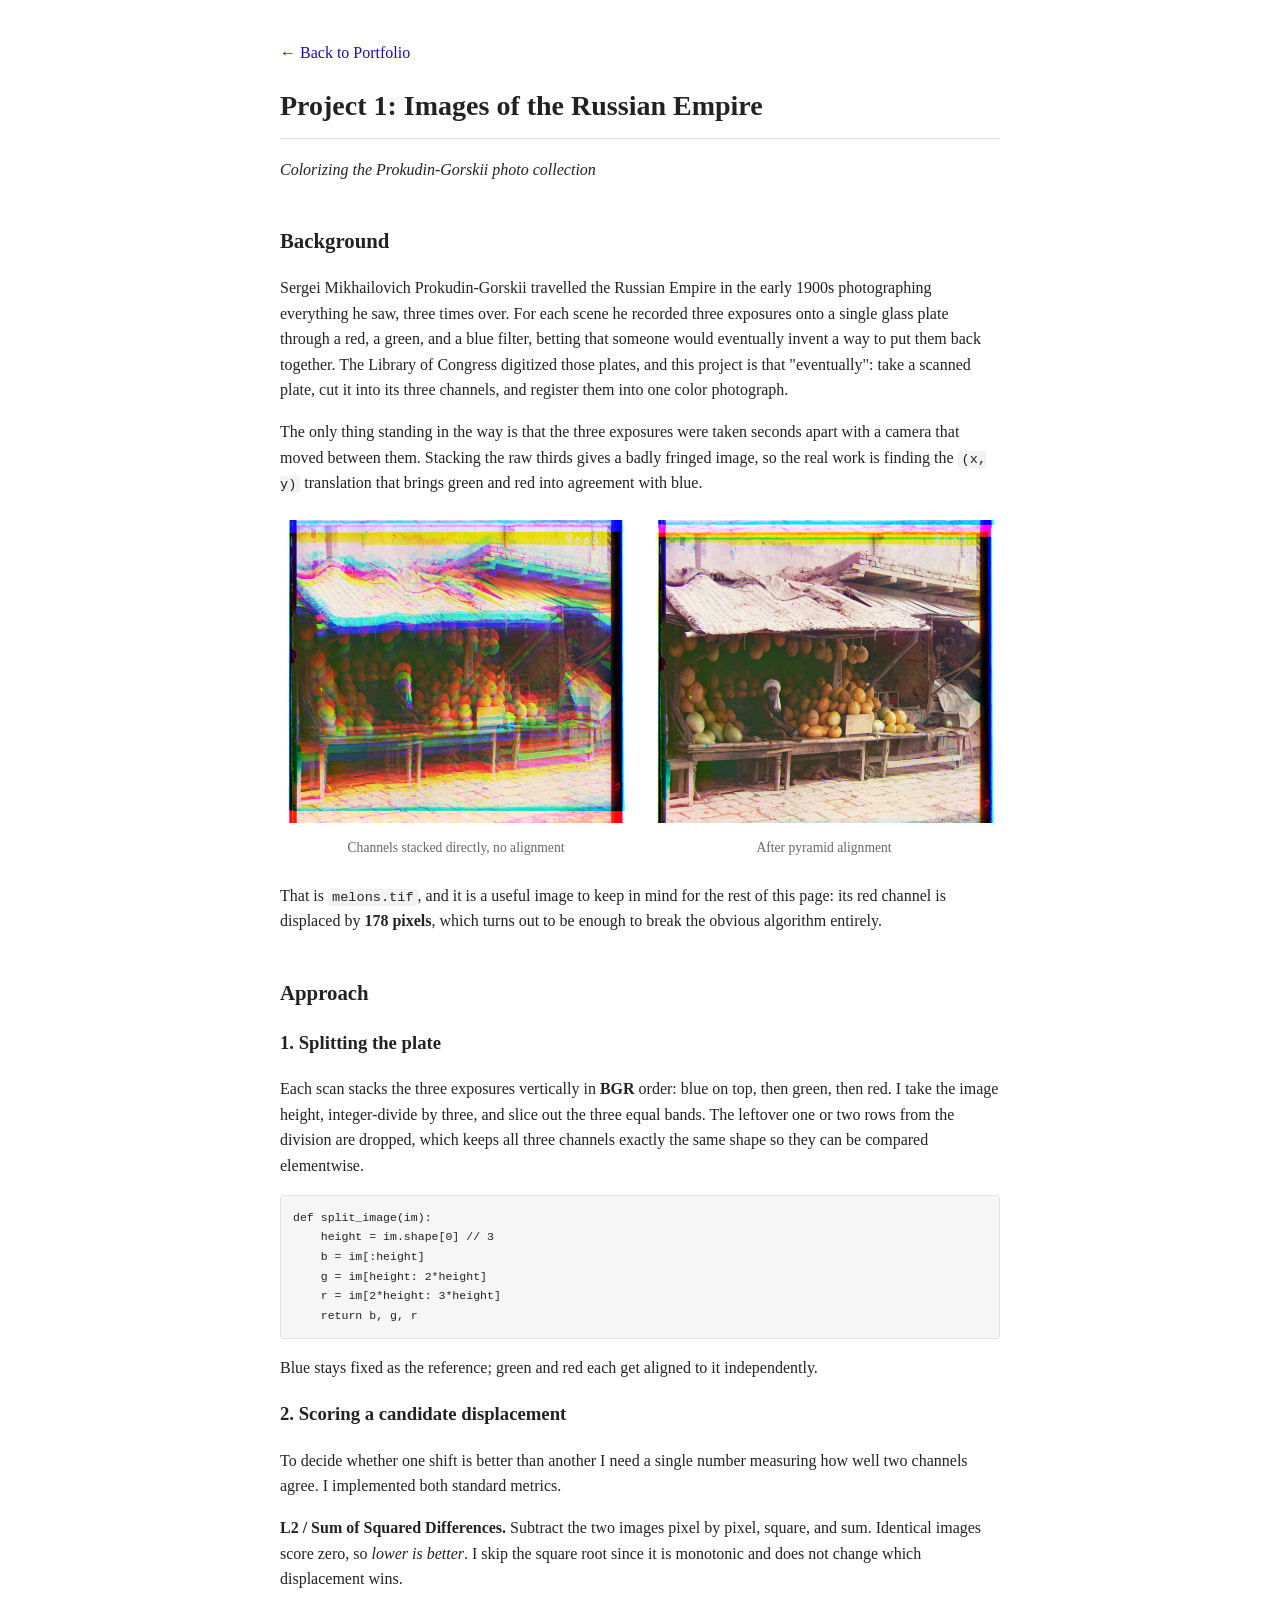
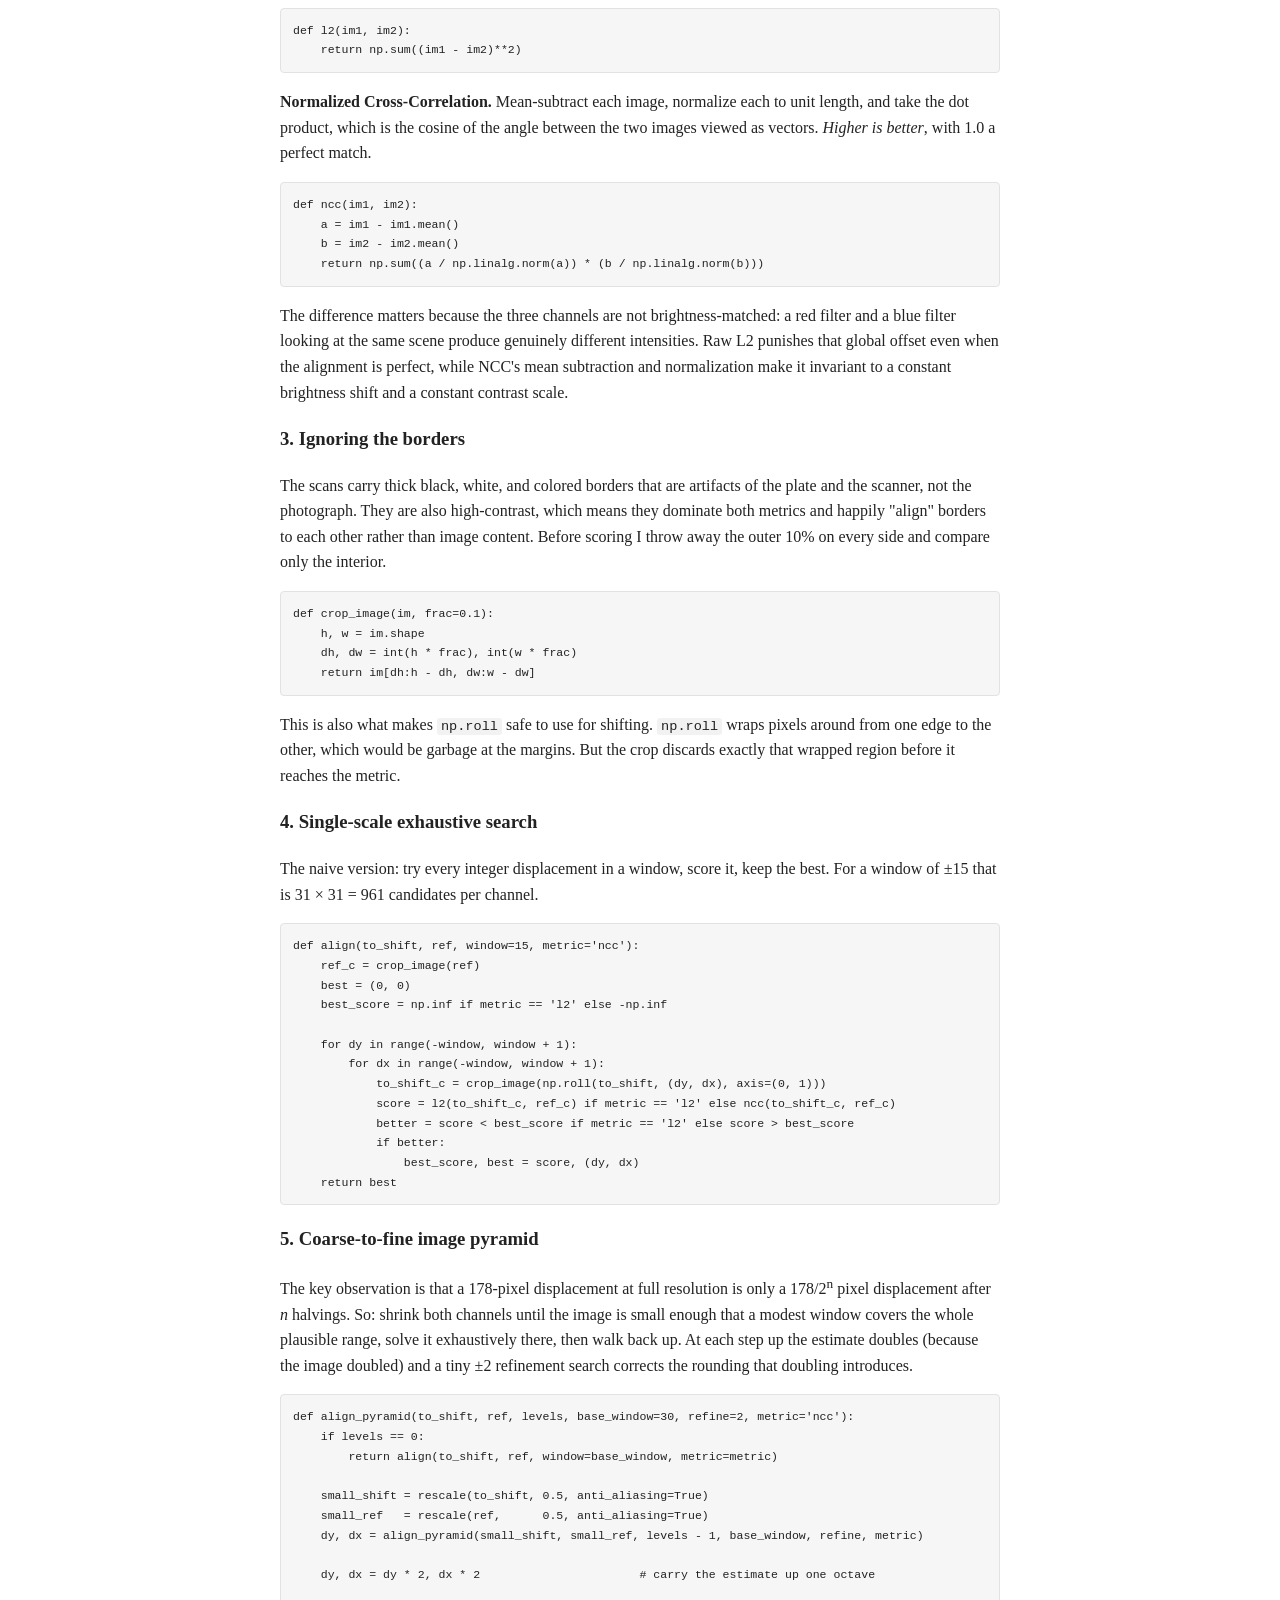
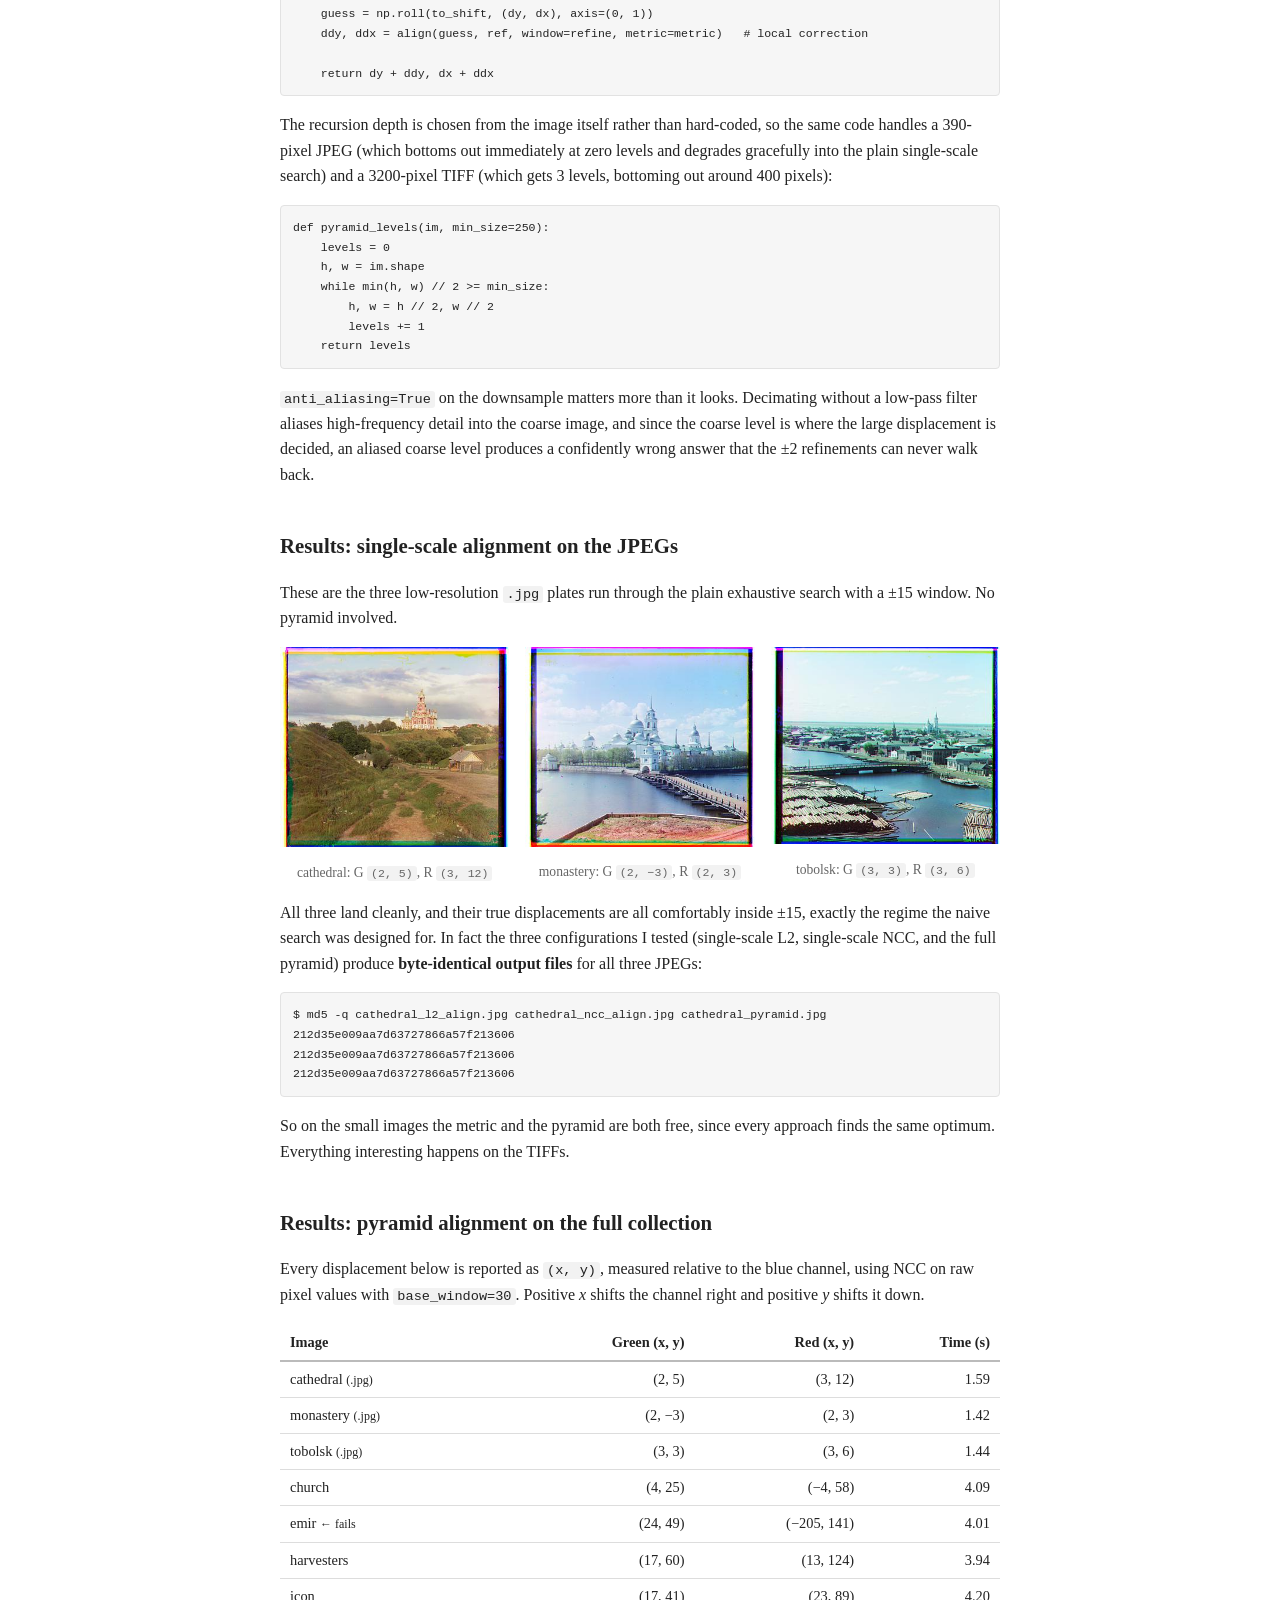
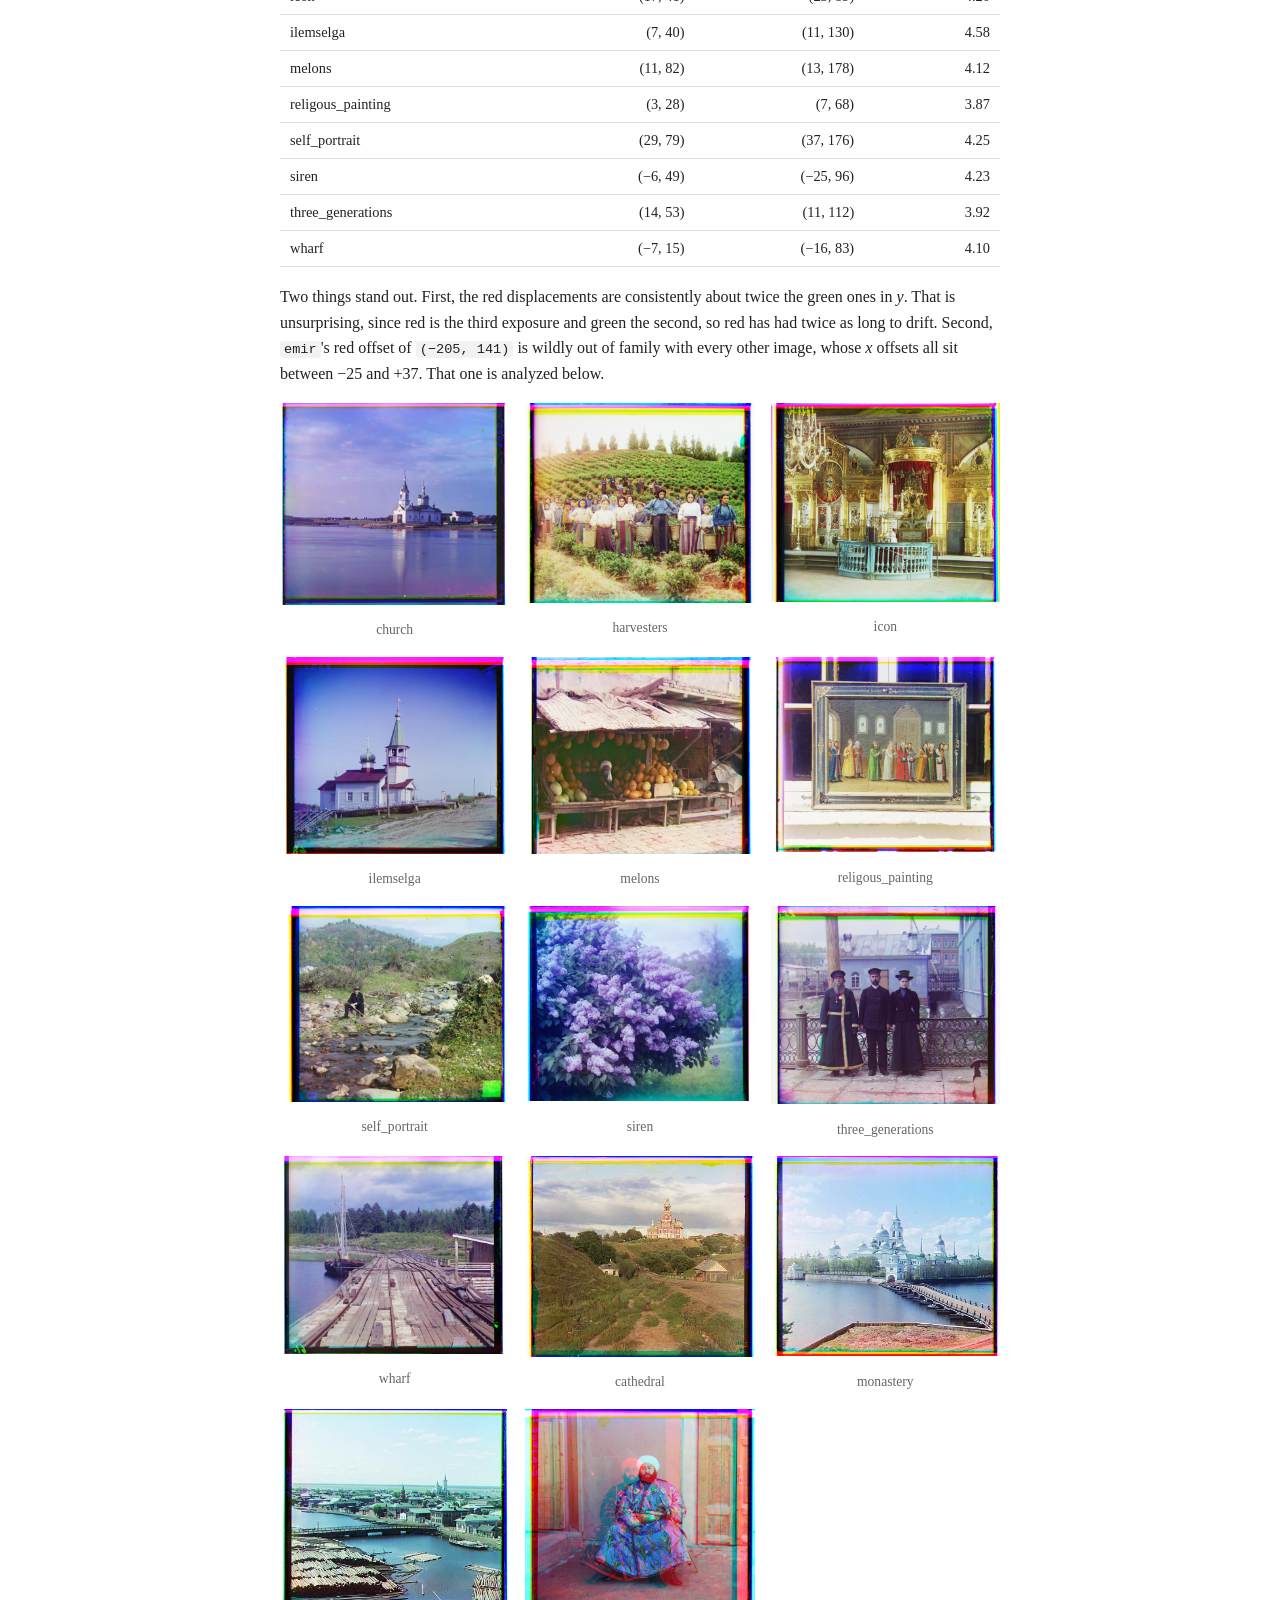
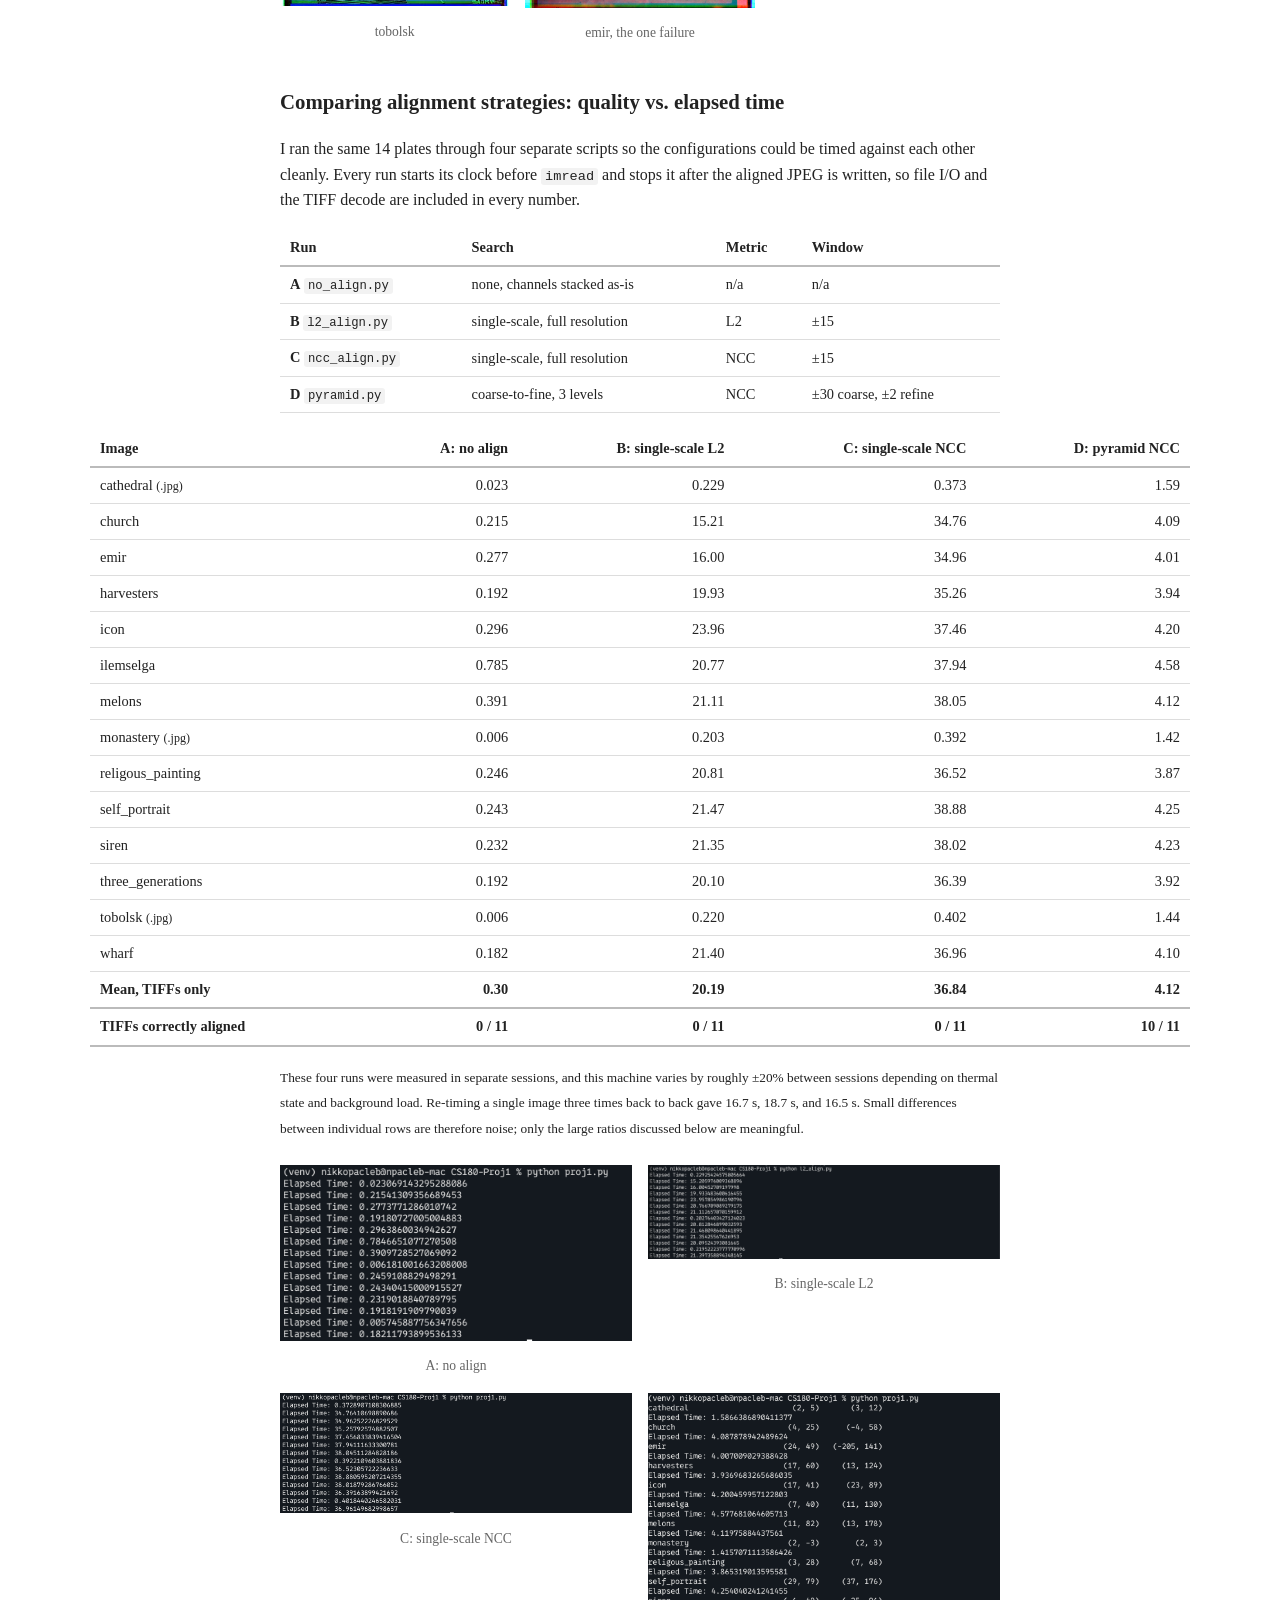
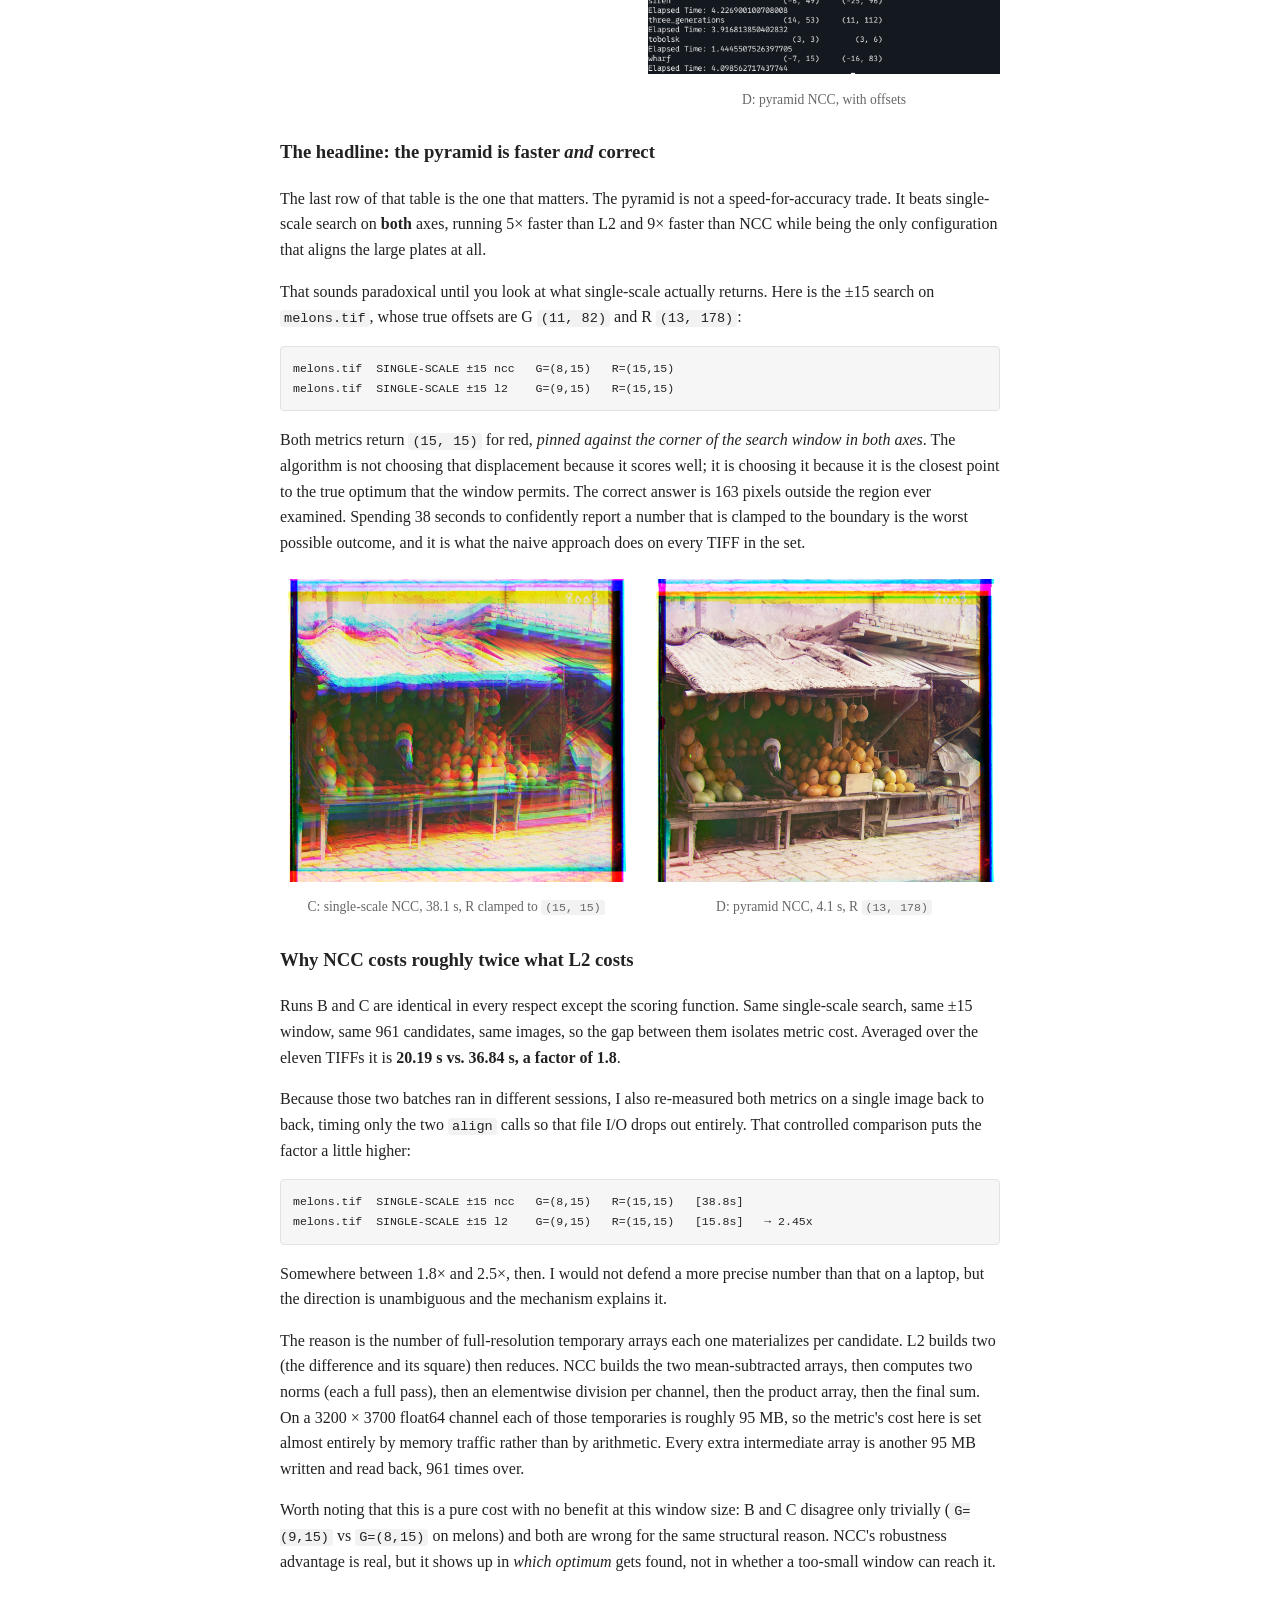
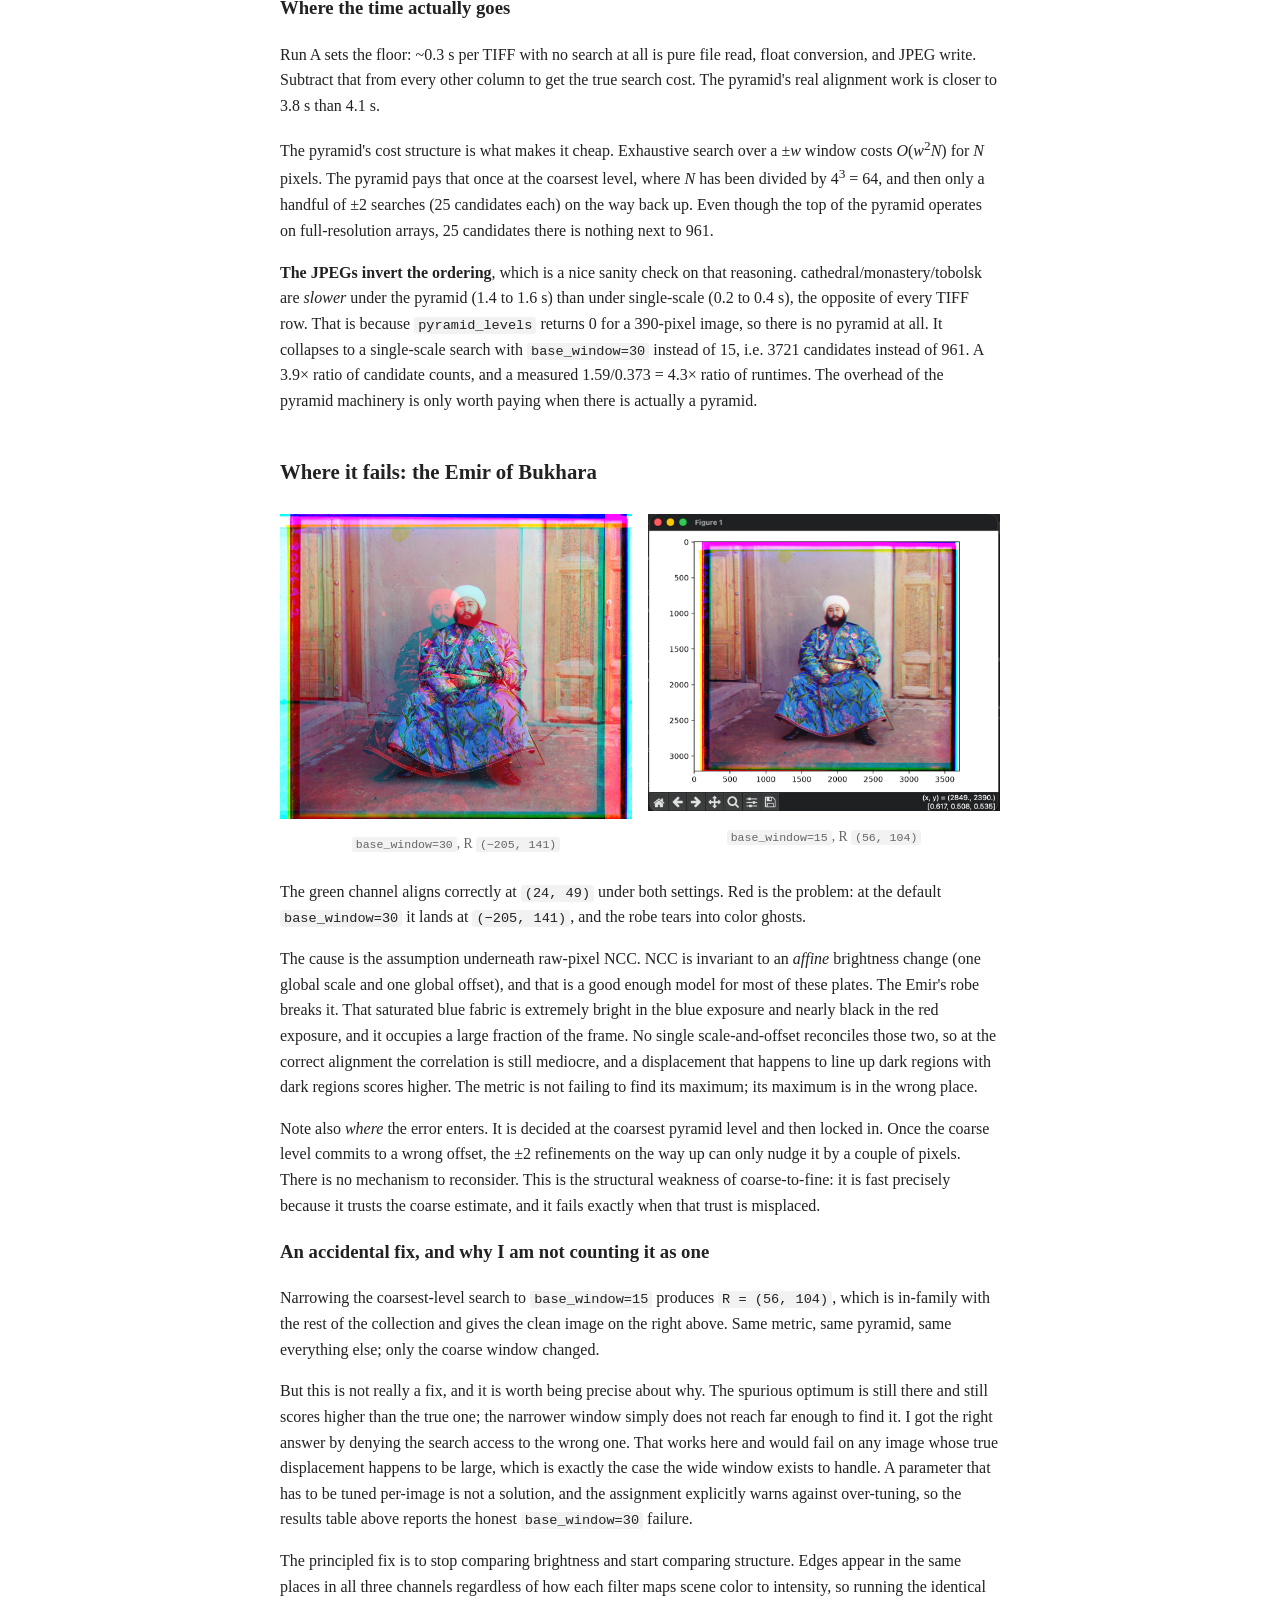
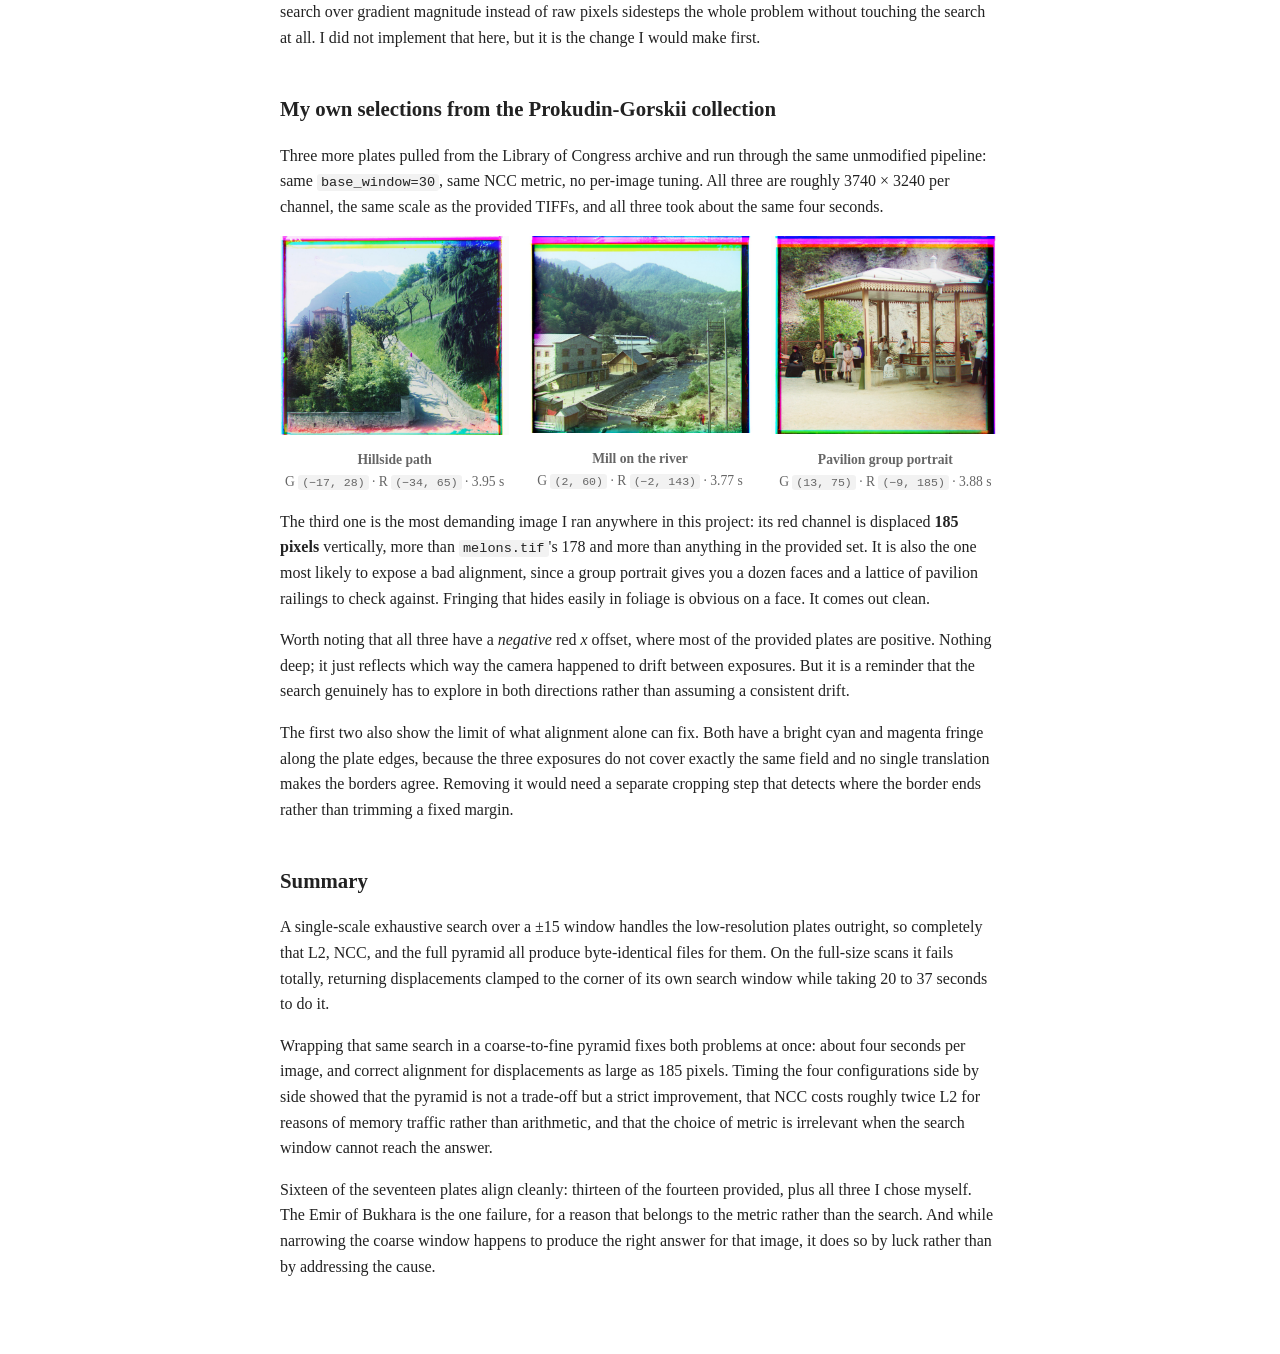
==== 1/index.html @ b0c50dc9 "Add Project 1: Prokudin-Gorskii colorization Writeup covering single-scale and pyramid alignment, a " ====
<!DOCTYPE html>
<html>
<head>
    <meta charset="utf-8">
    <meta name="viewport" content="width=device-width, initial-scale=1">
    <title>Project 1: Colorizing the Prokudin-Gorskii Photo Collection</title>
    <link rel="stylesheet" href="../styles.css">
</head>
<body>
    <p><a href="../index.html">&larr; Back to Portfolio</a></p>

    <h1>Project 1: Images of the Russian Empire</h1>
    <p><em>Colorizing the Prokudin-Gorskii photo collection</em></p>

    <h2>Background</h2>
    <p>
        Sergei Mikhailovich Prokudin-Gorskii travelled the Russian Empire in the early 1900s
        photographing everything he saw, three times over. For each scene he recorded three
        exposures onto a single glass plate through a red, a green, and a blue filter, betting that
        someone would eventually invent a way to put them back together. The Library of Congress
        digitized those plates, and this project is that "eventually": take a scanned plate, cut it
        into its three channels, and register them into one color photograph.
    </p>
    <p>
        The only thing standing in the way is that the three exposures were taken seconds apart with a
        camera that moved between them. Stacking the raw thirds gives a badly fringed image, so the
        real work is finding the <code>(x, y)</code> translation that brings green and red into
        agreement with blue.
    </p>

    <div class="photo-row">
        <figure>
            <img src="./media/melons_no_align.jpg" alt="Melons with the three channels stacked without alignment">
            <figcaption>Channels stacked directly, no alignment</figcaption>
        </figure>
        <figure>
            <img src="./media/melons_pyramid.jpg" alt="Melons after pyramid alignment">
            <figcaption>After pyramid alignment</figcaption>
        </figure>
    </div>
    <p>
        That is <code>melons.tif</code>, and it is a useful image to keep in mind for the rest of this
        page: its red channel is displaced by <strong>178 pixels</strong>, which turns out to be enough
        to break the obvious algorithm entirely.
    </p>

    <!-- ===================== APPROACH ===================== -->
    <h2>Approach</h2>

    <h3>1. Splitting the plate</h3>
    <p>
        Each scan stacks the three exposures vertically in <strong>BGR</strong> order: blue on
        top, then green, then red. I take the image height, integer-divide by three, and slice out the
        three equal bands. The leftover one or two rows from the division are dropped, which keeps all
        three channels exactly the same shape so they can be compared elementwise.
    </p>
<pre><code>def split_image(im):
    height = im.shape[0] // 3
    b = im[:height]
    g = im[height: 2*height]
    r = im[2*height: 3*height]
    return b, g, r</code></pre>
    <p>Blue stays fixed as the reference; green and red each get aligned to it independently.</p>

    <h3>2. Scoring a candidate displacement</h3>
    <p>
        To decide whether one shift is better than another I need a single number measuring how well
        two channels agree. I implemented both standard metrics.
    </p>
    <p>
        <strong>L2 / Sum of Squared Differences.</strong> Subtract the two images pixel by pixel,
        square, and sum. Identical images score zero, so <em>lower is better</em>. I skip the square
        root since it is monotonic and does not change which displacement wins.
    </p>
<pre><code>def l2(im1, im2):
    return np.sum((im1 - im2)**2)</code></pre>
    <p>
        <strong>Normalized Cross-Correlation.</strong> Mean-subtract each image, normalize each to unit
        length, and take the dot product, which is the cosine of the angle between the two images
        viewed as vectors. <em>Higher is better</em>, with 1.0 a perfect match.
    </p>
<pre><code>def ncc(im1, im2):
    a = im1 - im1.mean()
    b = im2 - im2.mean()
    return np.sum((a / np.linalg.norm(a)) * (b / np.linalg.norm(b)))</code></pre>
    <p>
        The difference matters because the three channels are not brightness-matched: a red filter and
        a blue filter looking at the same scene produce genuinely different intensities. Raw L2
        punishes that global offset even when the alignment is perfect, while NCC's mean subtraction
        and normalization make it invariant to a constant brightness shift and a constant contrast
        scale.
    </p>

    <h3>3. Ignoring the borders</h3>
    <p>
        The scans carry thick black, white, and colored borders that are artifacts of the plate and the
        scanner, not the photograph. They are also high-contrast, which means they dominate both
        metrics and happily "align" borders to each other rather than image content. Before scoring I
        throw away the outer 10% on every side and compare only the interior.
    </p>
<pre><code>def crop_image(im, frac=0.1):
    h, w = im.shape
    dh, dw = int(h * frac), int(w * frac)
    return im[dh:h - dh, dw:w - dw]</code></pre>
    <p>
        This is also what makes <code>np.roll</code> safe to use for shifting. <code>np.roll</code>
        wraps pixels around from one edge to the other, which would be garbage at the margins. But
        the crop discards exactly that wrapped region before it reaches the metric.
    </p>

    <h3>4. Single-scale exhaustive search</h3>
    <p>
        The naive version: try every integer displacement in a window, score it, keep the best. For a
        window of &plusmn;15 that is 31 &times; 31 = 961 candidates per channel.
    </p>
<pre><code>def align(to_shift, ref, window=15, metric='ncc'):
    ref_c = crop_image(ref)
    best = (0, 0)
    best_score = np.inf if metric == 'l2' else -np.inf

    for dy in range(-window, window + 1):
        for dx in range(-window, window + 1):
            to_shift_c = crop_image(np.roll(to_shift, (dy, dx), axis=(0, 1)))
            score = l2(to_shift_c, ref_c) if metric == 'l2' else ncc(to_shift_c, ref_c)
            better = score &lt; best_score if metric == 'l2' else score &gt; best_score
            if better:
                best_score, best = score, (dy, dx)
    return best</code></pre>

    <h3>5. Coarse-to-fine image pyramid</h3>
    <p>
        The key observation is that a 178-pixel displacement at full resolution is only a
        178/2<sup>n</sup> pixel displacement after <em>n</em> halvings. So: shrink both channels until
        the image is small enough that a modest window covers the whole plausible range, solve it
        exhaustively there, then walk back up. At each step up the estimate doubles (because the image
        doubled) and a tiny &plusmn;2 refinement search corrects the rounding that doubling introduces.
    </p>
<pre><code>def align_pyramid(to_shift, ref, levels, base_window=30, refine=2, metric='ncc'):
    if levels == 0:
        return align(to_shift, ref, window=base_window, metric=metric)

    small_shift = rescale(to_shift, 0.5, anti_aliasing=True)
    small_ref   = rescale(ref,      0.5, anti_aliasing=True)
    dy, dx = align_pyramid(small_shift, small_ref, levels - 1, base_window, refine, metric)

    dy, dx = dy * 2, dx * 2                       # carry the estimate up one octave

    guess = np.roll(to_shift, (dy, dx), axis=(0, 1))
    ddy, ddx = align(guess, ref, window=refine, metric=metric)   # local correction

    return dy + ddy, dx + ddx</code></pre>
    <p>
        The recursion depth is chosen from the image itself rather than hard-coded, so the same code
        handles a 390-pixel JPEG (which bottoms out immediately at zero levels and degrades gracefully
        into the plain single-scale search) and a 3200-pixel TIFF (which gets 3 levels, bottoming out
        around 400 pixels):
    </p>
<pre><code>def pyramid_levels(im, min_size=250):
    levels = 0
    h, w = im.shape
    while min(h, w) // 2 >= min_size:
        h, w = h // 2, w // 2
        levels += 1
    return levels</code></pre>
    <p>
        <code>anti_aliasing=True</code> on the downsample matters more than it looks. Decimating
        without a low-pass filter aliases high-frequency detail into the coarse image, and since the
        coarse level is where the large displacement is decided, an aliased coarse level produces a
        confidently wrong answer that the &plusmn;2 refinements can never walk back.
    </p>

    <!-- ===================== SINGLE SCALE RESULTS ===================== -->
    <h2>Results: single-scale alignment on the JPEGs</h2>
    <p>
        These are the three low-resolution <code>.jpg</code> plates run through the plain exhaustive
        search with a &plusmn;15 window. No pyramid involved.
    </p>

    <div class="gallery">
        <figure>
            <img src="./media/cathedral_ncc_align.jpg" alt="Cathedral, single-scale alignment">
            <figcaption>cathedral: G <code>(2, 5)</code>, R <code>(3, 12)</code></figcaption>
        </figure>
        <figure>
            <img src="./media/monastery_ncc_align.jpg" alt="Monastery, single-scale alignment">
            <figcaption>monastery: G <code>(2, &minus;3)</code>, R <code>(2, 3)</code></figcaption>
        </figure>
        <figure>
            <img src="./media/tobolsk_ncc_align.jpg" alt="Tobolsk, single-scale alignment">
            <figcaption>tobolsk: G <code>(3, 3)</code>, R <code>(3, 6)</code></figcaption>
        </figure>
    </div>

    <p>
        All three land cleanly, and their true displacements are all comfortably inside &plusmn;15,
        exactly the regime the naive search was designed for. In fact the three configurations I tested
        (single-scale L2, single-scale NCC, and the full pyramid) produce <strong>byte-identical output
        files</strong> for all three JPEGs:
    </p>
<pre><code>$ md5 -q cathedral_l2_align.jpg cathedral_ncc_align.jpg cathedral_pyramid.jpg
212d35e009aa7d63727866a57f213606
212d35e009aa7d63727866a57f213606
212d35e009aa7d63727866a57f213606</code></pre>
    <p>
        So on the small images the metric and the pyramid are both free, since every approach finds the
        same optimum. Everything interesting happens on the TIFFs.
    </p>

    <!-- ===================== PYRAMID RESULTS ===================== -->
    <h2>Results: pyramid alignment on the full collection</h2>
    <p>
        Every displacement below is reported as <code>(x, y)</code>, measured relative to the blue
        channel, using NCC on raw pixel values with <code>base_window=30</code>. Positive <em>x</em>
        shifts the channel right and positive <em>y</em> shifts it down.
    </p>

    <table>
        <thead>
            <tr>
                <th>Image</th>
                <th class="num">Green (x, y)</th>
                <th class="num">Red (x, y)</th>
                <th class="num">Time (s)</th>
            </tr>
        </thead>
        <tbody>
            <tr><td>cathedral <small>(.jpg)</small></td><td class="num">(2, 5)</td><td class="num">(3, 12)</td><td class="num">1.59</td></tr>
            <tr><td>monastery <small>(.jpg)</small></td><td class="num">(2, &minus;3)</td><td class="num">(2, 3)</td><td class="num">1.42</td></tr>
            <tr><td>tobolsk <small>(.jpg)</small></td><td class="num">(3, 3)</td><td class="num">(3, 6)</td><td class="num">1.44</td></tr>
            <tr><td>church</td><td class="num">(4, 25)</td><td class="num">(&minus;4, 58)</td><td class="num">4.09</td></tr>
            <tr><td>emir <small>&larr; fails</small></td><td class="num">(24, 49)</td><td class="num">(&minus;205, 141)</td><td class="num">4.01</td></tr>
            <tr><td>harvesters</td><td class="num">(17, 60)</td><td class="num">(13, 124)</td><td class="num">3.94</td></tr>
            <tr><td>icon</td><td class="num">(17, 41)</td><td class="num">(23, 89)</td><td class="num">4.20</td></tr>
            <tr><td>ilemselga</td><td class="num">(7, 40)</td><td class="num">(11, 130)</td><td class="num">4.58</td></tr>
            <tr><td>melons</td><td class="num">(11, 82)</td><td class="num">(13, 178)</td><td class="num">4.12</td></tr>
            <tr><td>religous_painting</td><td class="num">(3, 28)</td><td class="num">(7, 68)</td><td class="num">3.87</td></tr>
            <tr><td>self_portrait</td><td class="num">(29, 79)</td><td class="num">(37, 176)</td><td class="num">4.25</td></tr>
            <tr><td>siren</td><td class="num">(&minus;6, 49)</td><td class="num">(&minus;25, 96)</td><td class="num">4.23</td></tr>
            <tr><td>three_generations</td><td class="num">(14, 53)</td><td class="num">(11, 112)</td><td class="num">3.92</td></tr>
            <tr><td>wharf</td><td class="num">(&minus;7, 15)</td><td class="num">(&minus;16, 83)</td><td class="num">4.10</td></tr>
        </tbody>
    </table>

    <p>
        Two things stand out. First, the red displacements are consistently about twice the green ones
        in <em>y</em>. That is unsurprising, since red is the third exposure and green the second, so red
        has had twice as long to drift. Second, <code>emir</code>'s red offset of
        <code>(&minus;205, 141)</code> is wildly out of family with every other image, whose
        <em>x</em> offsets all sit between &minus;25 and +37. That one is analyzed below.
    </p>

    <div class="gallery">
        <figure><img src="./media/church_pyramid.jpg" alt="church, aligned"><figcaption>church</figcaption></figure>
        <figure><img src="./media/harvesters_pyramid.jpg" alt="harvesters, aligned"><figcaption>harvesters</figcaption></figure>
        <figure><img src="./media/icon_pyramid.jpg" alt="icon, aligned"><figcaption>icon</figcaption></figure>
        <figure><img src="./media/ilemselga_pyramid.jpg" alt="ilemselga, aligned"><figcaption>ilemselga</figcaption></figure>
        <figure><img src="./media/melons_pyramid.jpg" alt="melons, aligned"><figcaption>melons</figcaption></figure>
        <figure><img src="./media/religous_painting_pyramid.jpg" alt="religous painting, aligned"><figcaption>religous_painting</figcaption></figure>
        <figure><img src="./media/self_portrait_pyramid.jpg" alt="self portrait, aligned"><figcaption>self_portrait</figcaption></figure>
        <figure><img src="./media/siren_pyramid.jpg" alt="siren, aligned"><figcaption>siren</figcaption></figure>
        <figure><img src="./media/three_generations_pyramid.jpg" alt="three generations, aligned"><figcaption>three_generations</figcaption></figure>
        <figure><img src="./media/wharf_pyramid.jpg" alt="wharf, aligned"><figcaption>wharf</figcaption></figure>
        <figure><img src="./media/cathedral_pyramid.jpg" alt="cathedral, aligned"><figcaption>cathedral</figcaption></figure>
        <figure><img src="./media/monastery_pyramid.jpg" alt="monastery, aligned"><figcaption>monastery</figcaption></figure>
        <figure><img src="./media/tobolsk_pyramid.jpg" alt="tobolsk, aligned"><figcaption>tobolsk</figcaption></figure>
        <figure><img src="./media/emir_pyramid.jpg" alt="emir, misaligned"><figcaption>emir, the one failure</figcaption></figure>
    </div>

    <!-- ===================== THE COMPARISON SECTION ===================== -->
    <h2>Comparing alignment strategies: quality vs. elapsed time</h2>
    <p>
        I ran the same 14 plates through four separate scripts so the configurations could be timed
        against each other cleanly. Every run starts its clock before <code>imread</code> and stops it
        after the aligned JPEG is written, so file I/O and the TIFF decode are included in every number.
    </p>

    <table>
        <thead>
            <tr>
                <th>Run</th>
                <th>Search</th>
                <th>Metric</th>
                <th>Window</th>
            </tr>
        </thead>
        <tbody>
            <tr><td><strong>A</strong> <code>no_align.py</code></td><td>none, channels stacked as-is</td><td>n/a</td><td>n/a</td></tr>
            <tr><td><strong>B</strong> <code>l2_align.py</code></td><td>single-scale, full resolution</td><td>L2</td><td>&plusmn;15</td></tr>
            <tr><td><strong>C</strong> <code>ncc_align.py</code></td><td>single-scale, full resolution</td><td>NCC</td><td>&plusmn;15</td></tr>
            <tr><td><strong>D</strong> <code>pyramid.py</code></td><td>coarse-to-fine, 3 levels</td><td>NCC</td><td>&plusmn;30 coarse, &plusmn;2 refine</td></tr>
        </tbody>
    </table>

    <table class="wide">
        <thead>
            <tr>
                <th>Image</th>
                <th class="num">A: no align</th>
                <th class="num">B: single-scale L2</th>
                <th class="num">C: single-scale NCC</th>
                <th class="num">D: pyramid NCC</th>
            </tr>
        </thead>
        <tbody>
            <tr><td>cathedral <small>(.jpg)</small></td><td class="num">0.023</td><td class="num">0.229</td><td class="num">0.373</td><td class="num">1.59</td></tr>
            <tr><td>church</td><td class="num">0.215</td><td class="num">15.21</td><td class="num">34.76</td><td class="num">4.09</td></tr>
            <tr><td>emir</td><td class="num">0.277</td><td class="num">16.00</td><td class="num">34.96</td><td class="num">4.01</td></tr>
            <tr><td>harvesters</td><td class="num">0.192</td><td class="num">19.93</td><td class="num">35.26</td><td class="num">3.94</td></tr>
            <tr><td>icon</td><td class="num">0.296</td><td class="num">23.96</td><td class="num">37.46</td><td class="num">4.20</td></tr>
            <tr><td>ilemselga</td><td class="num">0.785</td><td class="num">20.77</td><td class="num">37.94</td><td class="num">4.58</td></tr>
            <tr><td>melons</td><td class="num">0.391</td><td class="num">21.11</td><td class="num">38.05</td><td class="num">4.12</td></tr>
            <tr><td>monastery <small>(.jpg)</small></td><td class="num">0.006</td><td class="num">0.203</td><td class="num">0.392</td><td class="num">1.42</td></tr>
            <tr><td>religous_painting</td><td class="num">0.246</td><td class="num">20.81</td><td class="num">36.52</td><td class="num">3.87</td></tr>
            <tr><td>self_portrait</td><td class="num">0.243</td><td class="num">21.47</td><td class="num">38.88</td><td class="num">4.25</td></tr>
            <tr><td>siren</td><td class="num">0.232</td><td class="num">21.35</td><td class="num">38.02</td><td class="num">4.23</td></tr>
            <tr><td>three_generations</td><td class="num">0.192</td><td class="num">20.10</td><td class="num">36.39</td><td class="num">3.92</td></tr>
            <tr><td>tobolsk <small>(.jpg)</small></td><td class="num">0.006</td><td class="num">0.220</td><td class="num">0.402</td><td class="num">1.44</td></tr>
            <tr><td>wharf</td><td class="num">0.182</td><td class="num">21.40</td><td class="num">36.96</td><td class="num">4.10</td></tr>
        </tbody>
        <tfoot>
            <tr>
                <th>Mean, TIFFs only</th>
                <th class="num">0.30</th>
                <th class="num">20.19</th>
                <th class="num">36.84</th>
                <th class="num">4.12</th>
            </tr>
            <tr>
                <th>TIFFs correctly aligned</th>
                <th class="num">0 / 11</th>
                <th class="num">0 / 11</th>
                <th class="num">0 / 11</th>
                <th class="num">10 / 11</th>
            </tr>
        </tfoot>
    </table>
    <p>
        <small>
            These four runs were measured in separate sessions, and this machine varies by roughly
            &plusmn;20% between sessions depending on thermal state and background load.
            Re-timing a single image three times back to back gave 16.7 s, 18.7 s, and 16.5 s. Small
            differences between individual rows are therefore noise; only the large ratios discussed
            below are meaningful.
        </small>
    </p>

    <div class="photo-row">
        <figure>
            <img src="./media/time_no_align.png" alt="Terminal output, no alignment">
            <figcaption>A: no align</figcaption>
        </figure>
        <figure>
            <img src="./media/time_l2_single.png" alt="Terminal output, single-scale L2">
            <figcaption>B: single-scale L2</figcaption>
        </figure>
    </div>
    <div class="photo-row">
        <figure>
            <img src="./media/time_ncc_single.png" alt="Terminal output, single-scale NCC">
            <figcaption>C: single-scale NCC</figcaption>
        </figure>
        <figure>
            <img src="./media/time_pyramid.png" alt="Terminal output, pyramid">
            <figcaption>D: pyramid NCC, with offsets</figcaption>
        </figure>
    </div>

    <h3>The headline: the pyramid is faster <em>and</em> correct</h3>
    <p>
        The last row of that table is the one that matters. The pyramid is not a speed-for-accuracy
        trade. It beats single-scale search on <strong>both</strong> axes, running 5&times;
        faster than L2 and 9&times; faster than NCC while being the only configuration that aligns the
        large plates at all.
    </p>
    <p>
        That sounds paradoxical until you look at what single-scale actually returns. Here is the
        &plusmn;15 search on <code>melons.tif</code>, whose true offsets are G <code>(11, 82)</code>
        and R <code>(13, 178)</code>:
    </p>
<pre><code>melons.tif  SINGLE-SCALE ±15 ncc   G=(8,15)   R=(15,15)
melons.tif  SINGLE-SCALE ±15 l2    G=(9,15)   R=(15,15)</code></pre>
    <p>
        Both metrics return <code>(15, 15)</code> for red, <em>pinned against the corner of the
        search window in both axes</em>. The algorithm is not choosing that displacement because it
        scores well; it is choosing it because it is the closest point to the true optimum that the
        window permits. The correct answer is 163 pixels outside the region ever examined. Spending
        38 seconds to confidently report a number that is clamped to the boundary is the worst possible
        outcome, and it is what the naive approach does on every TIFF in the set.
    </p>

    <div class="photo-row">
        <figure>
            <img src="./media/melons_ncc_align.jpg" alt="Melons after single-scale NCC alignment">
            <figcaption>C: single-scale NCC, 38.1 s, R clamped to <code>(15, 15)</code></figcaption>
        </figure>
        <figure>
            <img src="./media/melons_pyramid.jpg" alt="Melons after pyramid alignment">
            <figcaption>D: pyramid NCC, 4.1 s, R <code>(13, 178)</code></figcaption>
        </figure>
    </div>

    <h3>Why NCC costs roughly twice what L2 costs</h3>
    <p>
        Runs B and C are identical in every respect except the scoring function. Same single-scale
        search, same &plusmn;15 window, same 961 candidates, same images, so the gap between them
        isolates metric cost. Averaged over the eleven TIFFs it is
        <strong>20.19 s vs. 36.84 s, a factor of 1.8</strong>.
    </p>
    <p>
        Because those two batches ran in different sessions, I also re-measured both metrics on a single
        image back to back, timing only the two <code>align</code> calls so that file I/O drops out
        entirely. That controlled comparison puts the factor a little higher:
    </p>
<pre><code>melons.tif  SINGLE-SCALE ±15 ncc   G=(8,15)   R=(15,15)   [38.8s]
melons.tif  SINGLE-SCALE ±15 l2    G=(9,15)   R=(15,15)   [15.8s]   → 2.45x</code></pre>
    <p>
        Somewhere between 1.8&times; and 2.5&times;, then. I would not defend a more precise number than
        that on a laptop, but the direction is unambiguous and the mechanism explains it.
    </p>
    <p>
        The reason is the number of full-resolution temporary arrays each one materializes per
        candidate. L2 builds two (the difference and its square) then reduces. NCC builds
        the two mean-subtracted arrays, then computes two norms (each a full pass), then an elementwise
        division per channel, then the product array, then the final sum. On a 3200 &times; 3700 float64
        channel each of those temporaries is roughly 95 MB, so the metric's cost here is set almost
        entirely by memory traffic rather than by arithmetic. Every extra intermediate array is another
        95 MB written and read back, 961 times over.
    </p>
    <p>
        Worth noting that this is a pure cost with no benefit at this window size: B and C disagree only
        trivially (<code>G=(9,15)</code> vs <code>G=(8,15)</code> on melons) and both are wrong for the
        same structural reason. NCC's robustness advantage is real, but it shows up in <em>which
        optimum</em> gets found, not in whether a too-small window can reach it.
    </p>

    <h3>Where the time actually goes</h3>
    <p>
        Run A sets the floor: ~0.3 s per TIFF with no search at all is pure file read, float conversion,
        and JPEG write. Subtract that from every other column to get the true search cost. The
        pyramid's real alignment work is closer to 3.8 s than 4.1 s.
    </p>
    <p>
        The pyramid's cost structure is what makes it cheap. Exhaustive search over a
        &plusmn;<em>w</em> window costs <em>O</em>(<em>w</em><sup>2</sup><em>N</em>) for <em>N</em>
        pixels. The pyramid pays that once at the coarsest level, where <em>N</em> has been divided by
        4<sup>3</sup> = 64, and then only a handful of &plusmn;2 searches (25 candidates each) on the
        way back up. Even though the top of the pyramid operates on full-resolution arrays, 25
        candidates there is nothing next to 961.
    </p>
    <p>
        <strong>The JPEGs invert the ordering</strong>, which is a nice sanity check on that reasoning.
        cathedral/monastery/tobolsk are <em>slower</em> under the pyramid (1.4 to 1.6 s) than under
        single-scale (0.2 to 0.4 s), the opposite of every TIFF row. That is because
        <code>pyramid_levels</code> returns 0 for a 390-pixel image, so there is no pyramid at all.
        It collapses to a single-scale search with <code>base_window=30</code> instead of 15,
        i.e. 3721 candidates instead of 961. A 3.9&times; ratio of candidate counts, and a measured
        1.59/0.373 = 4.3&times; ratio of runtimes. The overhead of the pyramid machinery is only worth
        paying when there is actually a pyramid.
    </p>

    <!-- ===================== FAILURE ===================== -->
    <h2>Where it fails: the Emir of Bukhara</h2>

    <div class="photo-row">
        <figure>
            <img src="./media/emir_pyramid.jpg" alt="Emir of Bukhara with a misaligned red channel">
            <figcaption><code>base_window=30</code>, R <code>(&minus;205, 141)</code></figcaption>
        </figure>
        <figure>
            <img src="./media/emir_base_window_15.png" alt="Emir of Bukhara correctly aligned">
            <figcaption><code>base_window=15</code>, R <code>(56, 104)</code></figcaption>
        </figure>
    </div>

    <p>
        The green channel aligns correctly at <code>(24, 49)</code> under both settings. Red is the
        problem: at the default <code>base_window=30</code> it lands at <code>(&minus;205, 141)</code>,
        and the robe tears into color ghosts.
    </p>
    <p>
        The cause is the assumption underneath raw-pixel NCC. NCC is invariant to an <em>affine</em>
        brightness change (one global scale and one global offset), and that is a good
        enough model for most of these plates. The Emir's robe breaks it. That saturated blue fabric is
        extremely bright in the blue exposure and nearly black in the red exposure, and it occupies a
        large fraction of the frame. No single scale-and-offset reconciles those two, so at the correct
        alignment the correlation is still mediocre, and a displacement that happens to line up dark
        regions with dark regions scores higher. The metric is not failing to find its maximum; its
        maximum is in the wrong place.
    </p>
    <p>
        Note also <em>where</em> the error enters. It is decided at the coarsest pyramid level and then
        locked in. Once the coarse level commits to a wrong offset, the &plusmn;2 refinements on
        the way up can only nudge it by a couple of pixels. There is no mechanism to reconsider. This is
        the structural weakness of coarse-to-fine: it is fast precisely because it trusts the coarse
        estimate, and it fails exactly when that trust is misplaced.
    </p>

    <h3>An accidental fix, and why I am not counting it as one</h3>
    <p>
        Narrowing the coarsest-level search to <code>base_window=15</code> produces
        <code>R = (56, 104)</code>, which is in-family with the rest of the collection and gives the
        clean image on the right above. Same metric, same pyramid, same everything else; only the
        coarse window changed.
    </p>
    <p>
        But this is not really a fix, and it is worth being precise about why. The spurious optimum is
        still there and still scores higher than the true one; the narrower window simply does not
        reach far enough to find it. I got the right answer by denying the search access to the wrong
        one. That works here and would fail on any image whose true displacement happens to be large,
        which is exactly the case the wide window exists to handle. A parameter that has to be tuned
        per-image is not a solution, and the assignment explicitly warns against over-tuning, so the
        results table above reports the honest <code>base_window=30</code> failure.
    </p>
    <p>
        The principled fix is to stop comparing brightness and start comparing structure. Edges appear
        in the same places in all three channels regardless of how each filter maps scene color to
        intensity, so running the identical search over gradient magnitude instead of raw pixels
        sidesteps the whole problem without touching the search at all. I did not implement that here, but
        it is the change I would make first.
    </p>

    <!-- ===================== OWN IMAGES ===================== -->
    <h2>My own selections from the Prokudin-Gorskii collection</h2>
    <p>
        Three more plates pulled from the Library of Congress archive and run through the same
        unmodified pipeline: same <code>base_window=30</code>, same NCC metric, no per-image
        tuning. All three are roughly 3740 &times; 3240 per channel, the same scale as the provided
        TIFFs, and all three took about the same four seconds.
    </p>

    <div class="gallery">
        <figure>
            <img src="./media/choice1_pyramid.jpg" alt="Hillside path with stone wall, orchard and mountain behind">
            <figcaption>
                <strong>Hillside path</strong><br>
                G <code>(&minus;17, 28)</code> &middot; R <code>(&minus;34, 65)</code> &middot; 3.95 s
            </figcaption>
        </figure>
        <figure>
            <img src="./media/choice2_pyramid.jpg" alt="Stone mill beside a rocky river in a forested valley">
            <figcaption>
                <strong>Mill on the river</strong><br>
                G <code>(2, 60)</code> &middot; R <code>(&minus;2, 143)</code> &middot; 3.77 s
            </figcaption>
        </figure>
        <figure>
            <img src="./media/choice3_pyramid.jpg" alt="Group posed around an ornate pavilion below a rock face">
            <figcaption>
                <strong>Pavilion group portrait</strong><br>
                G <code>(13, 75)</code> &middot; R <code>(&minus;9, 185)</code> &middot; 3.88 s
            </figcaption>
        </figure>
    </div>

    <p>
        The third one is the most demanding image I ran anywhere in this project: its red channel is
        displaced <strong>185 pixels</strong> vertically, more than <code>melons.tif</code>'s 178 and
        more than anything in the provided set. It is also the one most likely to expose a bad
        alignment, since a group portrait gives you a dozen faces and a lattice of pavilion railings to
        check against. Fringing that hides easily in foliage is obvious on a face. It comes out
        clean.
    </p>
    <p>
        Worth noting that all three have a <em>negative</em> red <em>x</em> offset, where most of the
        provided plates are positive. Nothing deep; it just reflects which way the camera happened
        to drift between exposures. But it is a reminder that the search genuinely has to explore
        in both directions rather than assuming a consistent drift.
    </p>
    <p>
        The first two also show the limit of what alignment alone can fix. Both have a bright cyan and
        magenta fringe along the plate edges, because the three exposures do not cover exactly the same
        field and no single translation makes the borders agree. Removing it would need a separate
        cropping step that detects where the border ends rather than trimming a fixed margin.
    </p>

    <h2>Summary</h2>
    <p>
        A single-scale exhaustive search over a &plusmn;15 window handles the low-resolution plates
        outright, so completely that L2, NCC, and the full pyramid all produce byte-identical
        files for them. On the full-size scans it fails totally, returning displacements clamped to the
        corner of its own search window while taking 20 to 37 seconds to do it.
    </p>
    <p>
        Wrapping that same search in a coarse-to-fine pyramid fixes both problems at once: about four
        seconds per image, and correct alignment for displacements as large as 185 pixels. Timing the
        four configurations side by side showed that the pyramid is not a trade-off but a strict
        improvement, that NCC costs roughly twice L2 for reasons of memory traffic rather than arithmetic,
        and that the choice of metric is irrelevant when the search window cannot reach the answer.
    </p>
    <p>
        Sixteen of the seventeen plates align cleanly: thirteen of the fourteen provided, plus
        all three I chose myself. The Emir of Bukhara is the one failure, for a reason that belongs to
        the metric rather than the search. And while narrowing the coarse window happens to produce the
        right answer for that image, it does so by luck rather than by addressing the cause.
    </p>
</body>
</html>
---- styles.css ----
body {
    font-family: Georgia, "Times New Roman", serif;
    max-width: 720px;
    margin: 0 auto;
    padding: 24px 16px 64px;
    line-height: 1.6;
    color: #222;
    background: #fff;
}

h1 {
    font-size: 1.75em;
    border-bottom: 1px solid #ddd;
    padding-bottom: 0.3em;
}

h2 {
    font-size: 1.3em;
    margin-top: 2em;
}

a {
    color: #1a0dab;
    text-decoration: none;
}

a:hover {
    text-decoration: underline;
}

img {
    max-width: 100%;
    height: auto;
}

figure {
    margin: 1.5em 0;
    text-align: center;
}

figcaption {
    font-size: 0.85em;
    color: #666;
    margin-top: 0.5em;
}

/* Place two or more figures side by side for comparisons */
.photo-row {
    display: flex;
    gap: 16px;
    justify-content: center;
}

.photo-row figure {
    flex: 1 1 0;
    min-width: 0;
    margin: 0.5em 0;
}

/* Wrap a wide figure/table so it can break out of the 720px column */
.wide {
    width: min(96vw, 1100px);
    margin-left: calc(50% - min(48vw, 550px));
}

/* Responsive gallery grid for many result thumbnails */
.gallery {
    display: grid;
    grid-template-columns: repeat(auto-fit, minmax(220px, 1fr));
    gap: 16px;
}

.gallery figure {
    margin: 0;
}

table {
    border-collapse: collapse;
    width: 100%;
    font-size: 0.9em;
    margin: 1.2em 0;
}

th,
td {
    border-bottom: 1px solid #ddd;
    padding: 6px 10px;
    text-align: left;
}

th {
    border-bottom: 2px solid #bbb;
    font-weight: bold;
}

td.num,
th.num {
    text-align: right;
    font-variant-numeric: tabular-nums;
}

tbody tr:hover {
    background: #fafafa;
}

code,
pre {
    font-family: "SF Mono", Menlo, Consolas, monospace;
    font-size: 0.85em;
}

pre {
    background: #f6f6f6;
    border: 1px solid #e2e2e2;
    border-radius: 4px;
    padding: 12px;
    overflow-x: auto;
    line-height: 1.45;
}

code {
    background: #f2f2f2;
    padding: 1px 4px;
    border-radius: 3px;
}

pre code {
    background: none;
    padding: 0;
}

.note {
    border-left: 3px solid #bbb;
    background: #fafafa;
    padding: 10px 14px;
    margin: 1.2em 0;
    font-size: 0.92em;
}

/* Draft-only reminder boxes -- delete these before publishing */
.todo {
    border-left: 3px solid #d08b00;
    background: #fff8e8;
    padding: 10px 14px;
    margin: 1.2em 0;
    font-size: 0.88em;
}

.todo::before {
    content: "TODO ";
    font-weight: bold;
    color: #a06a00;
}
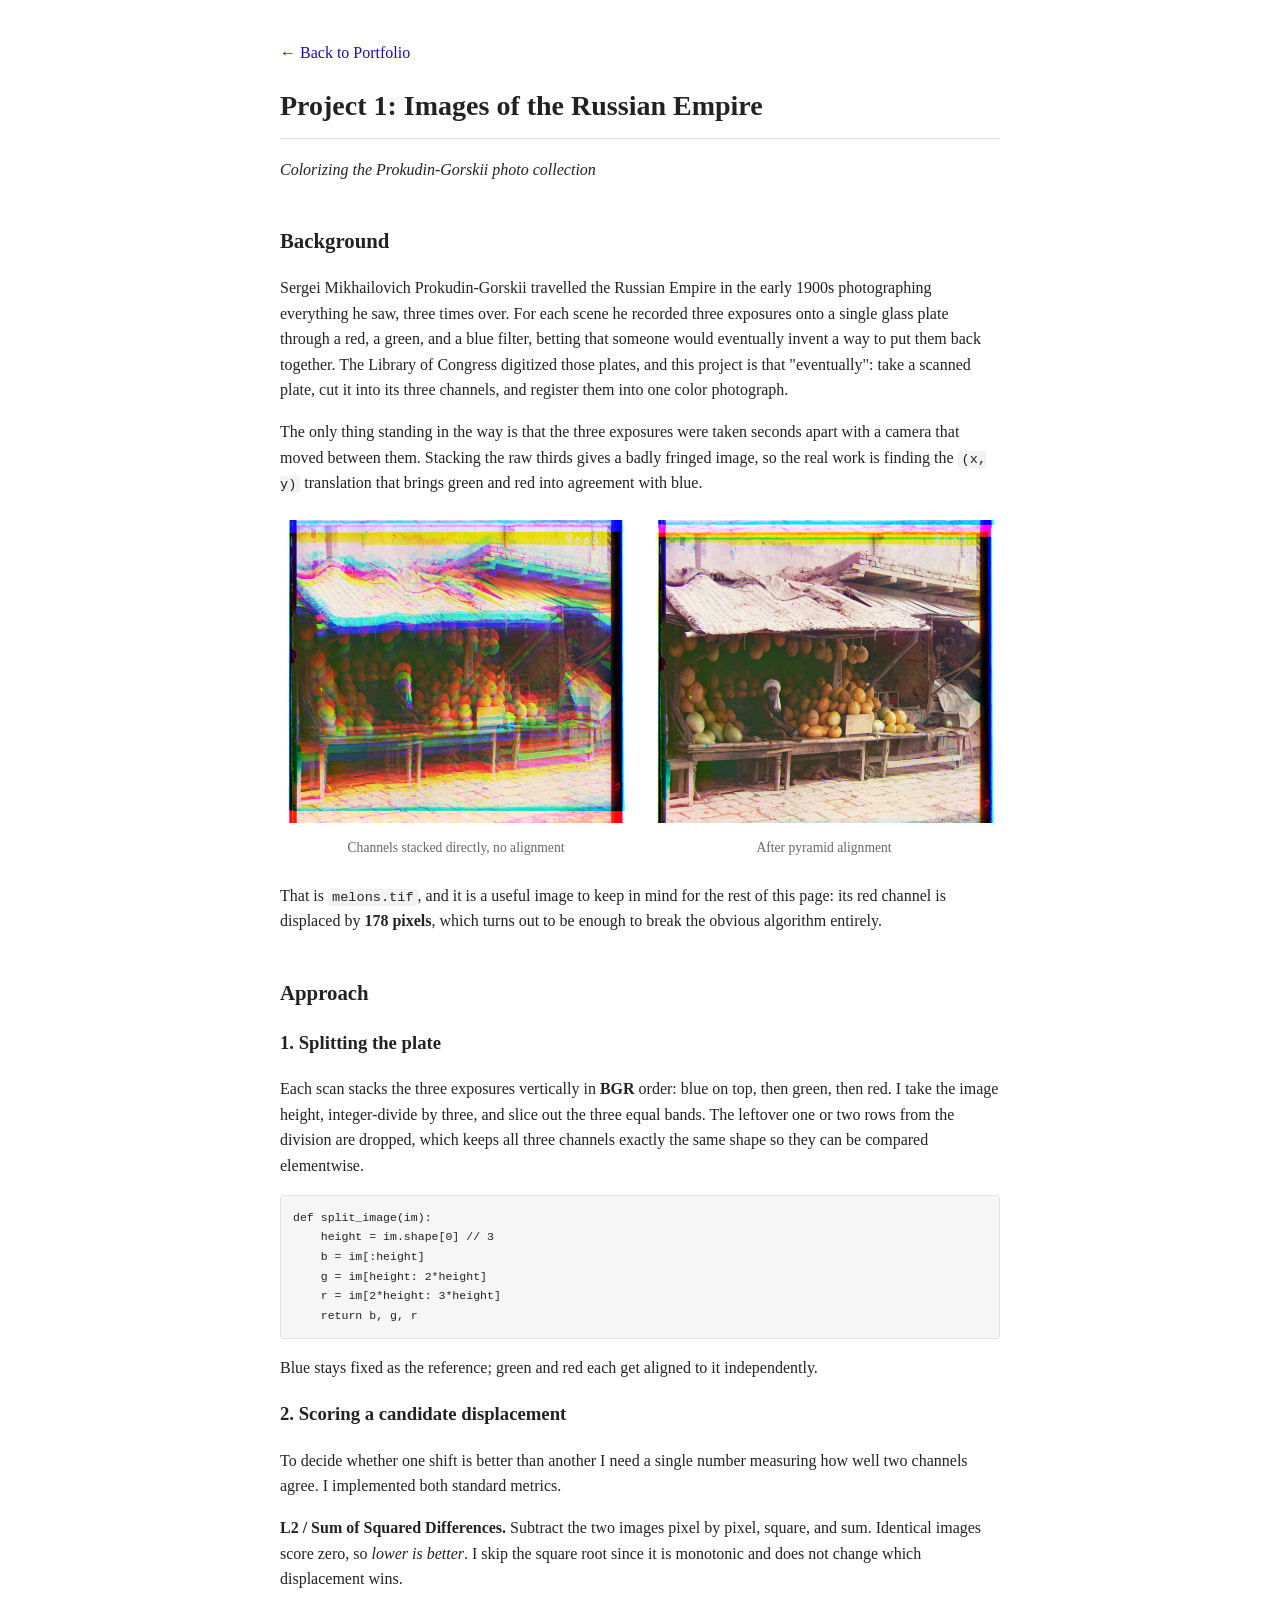
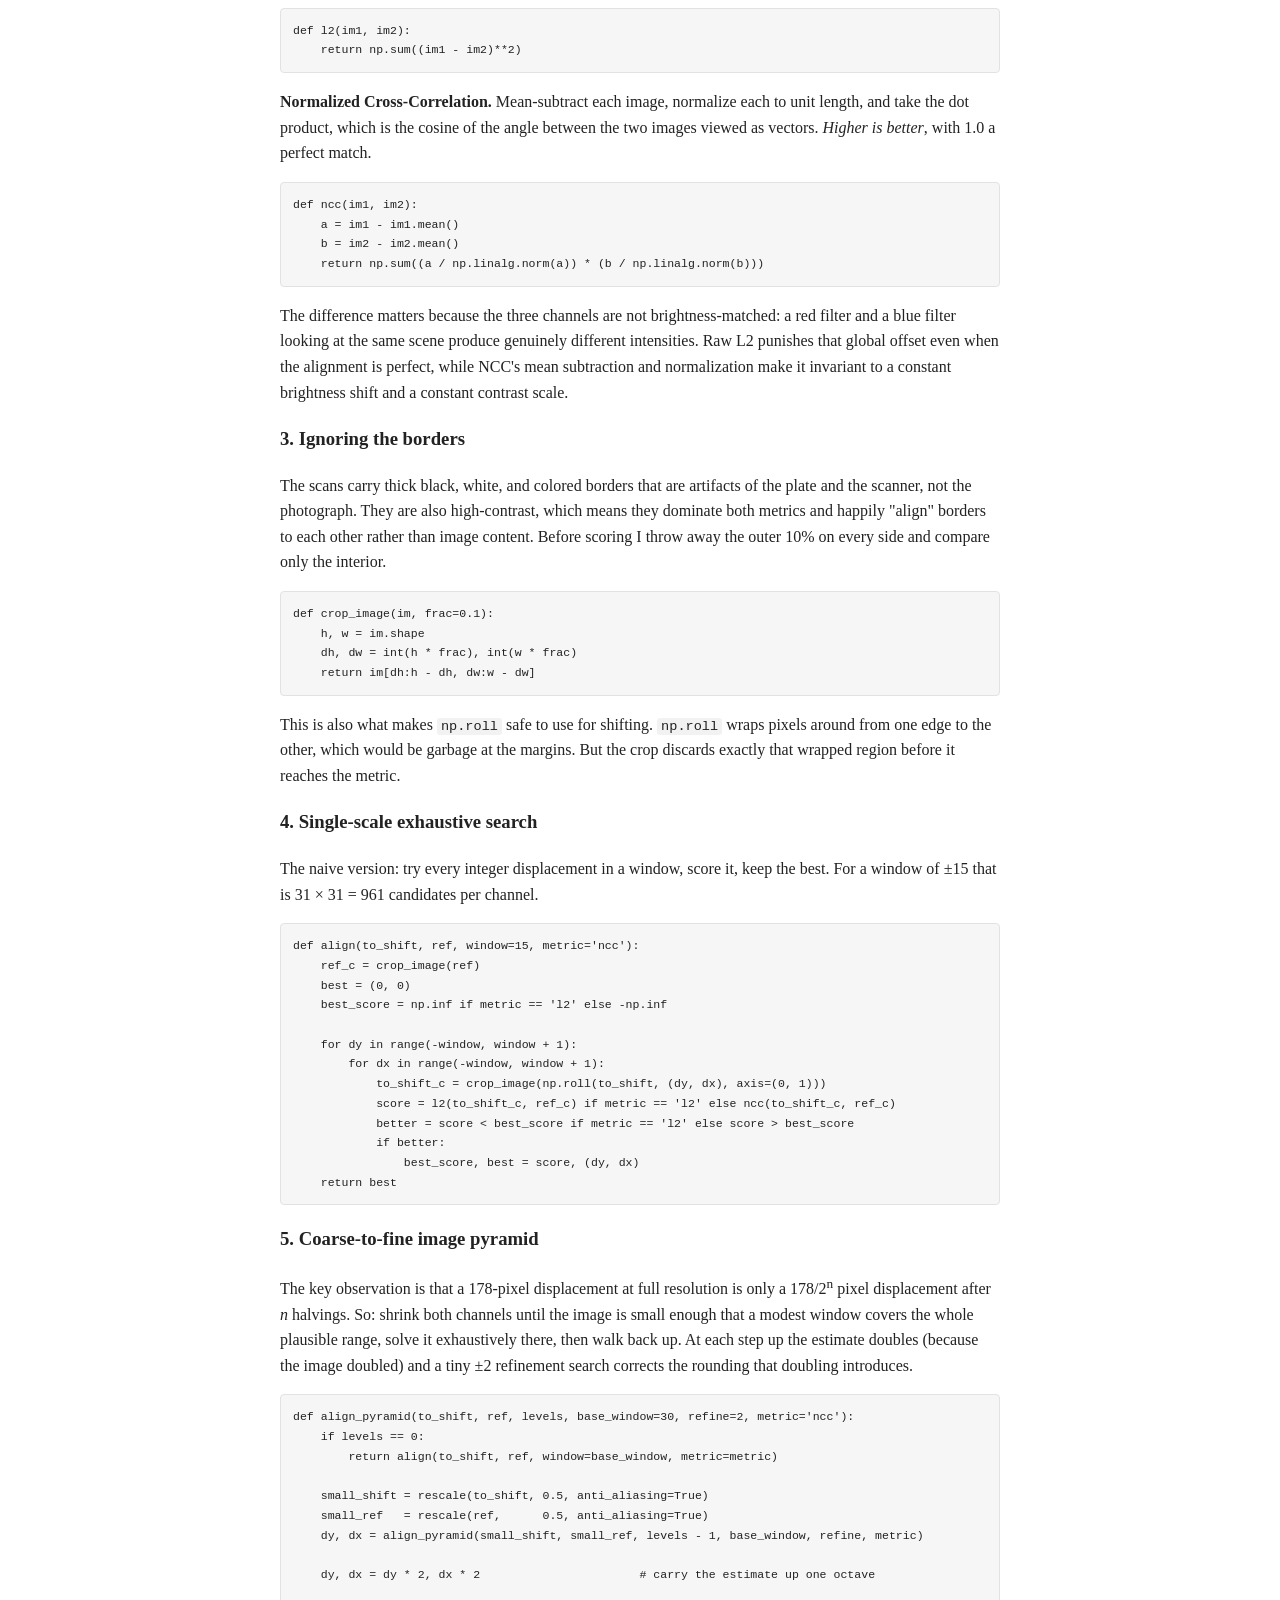
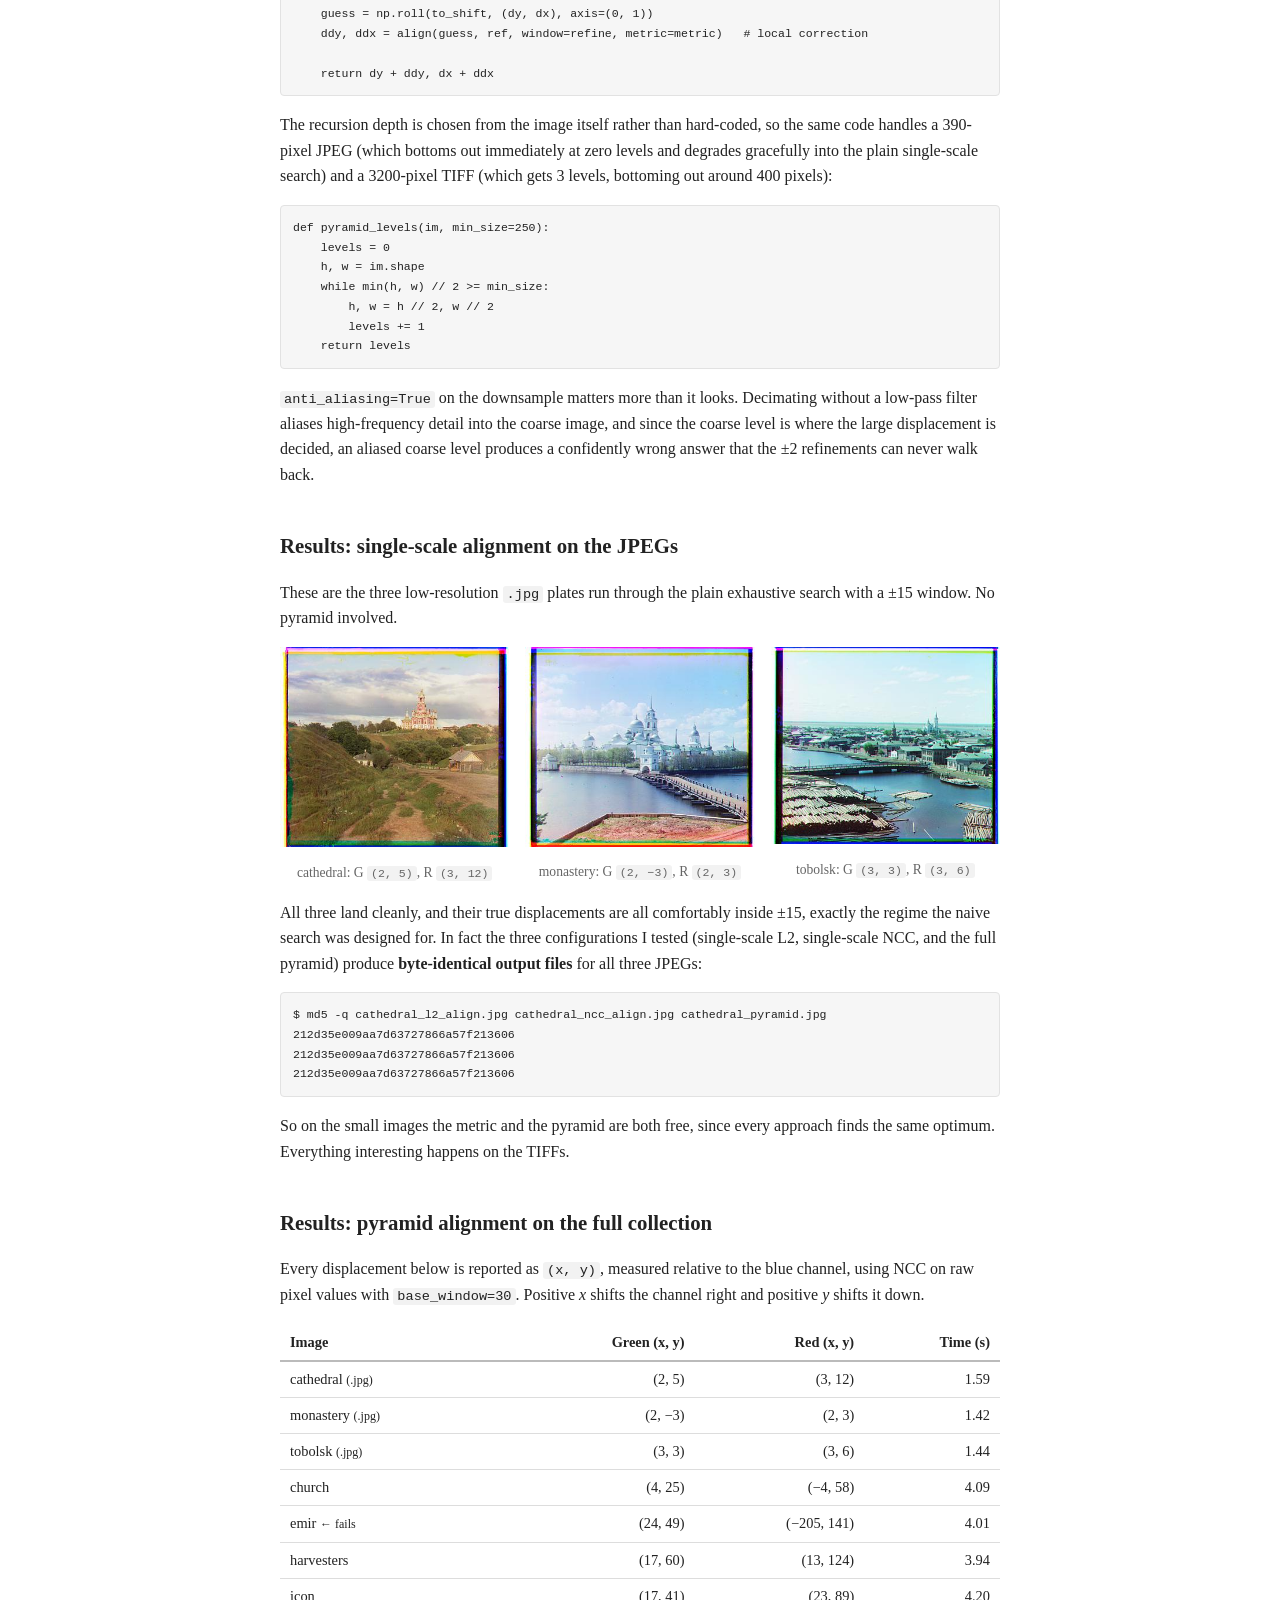
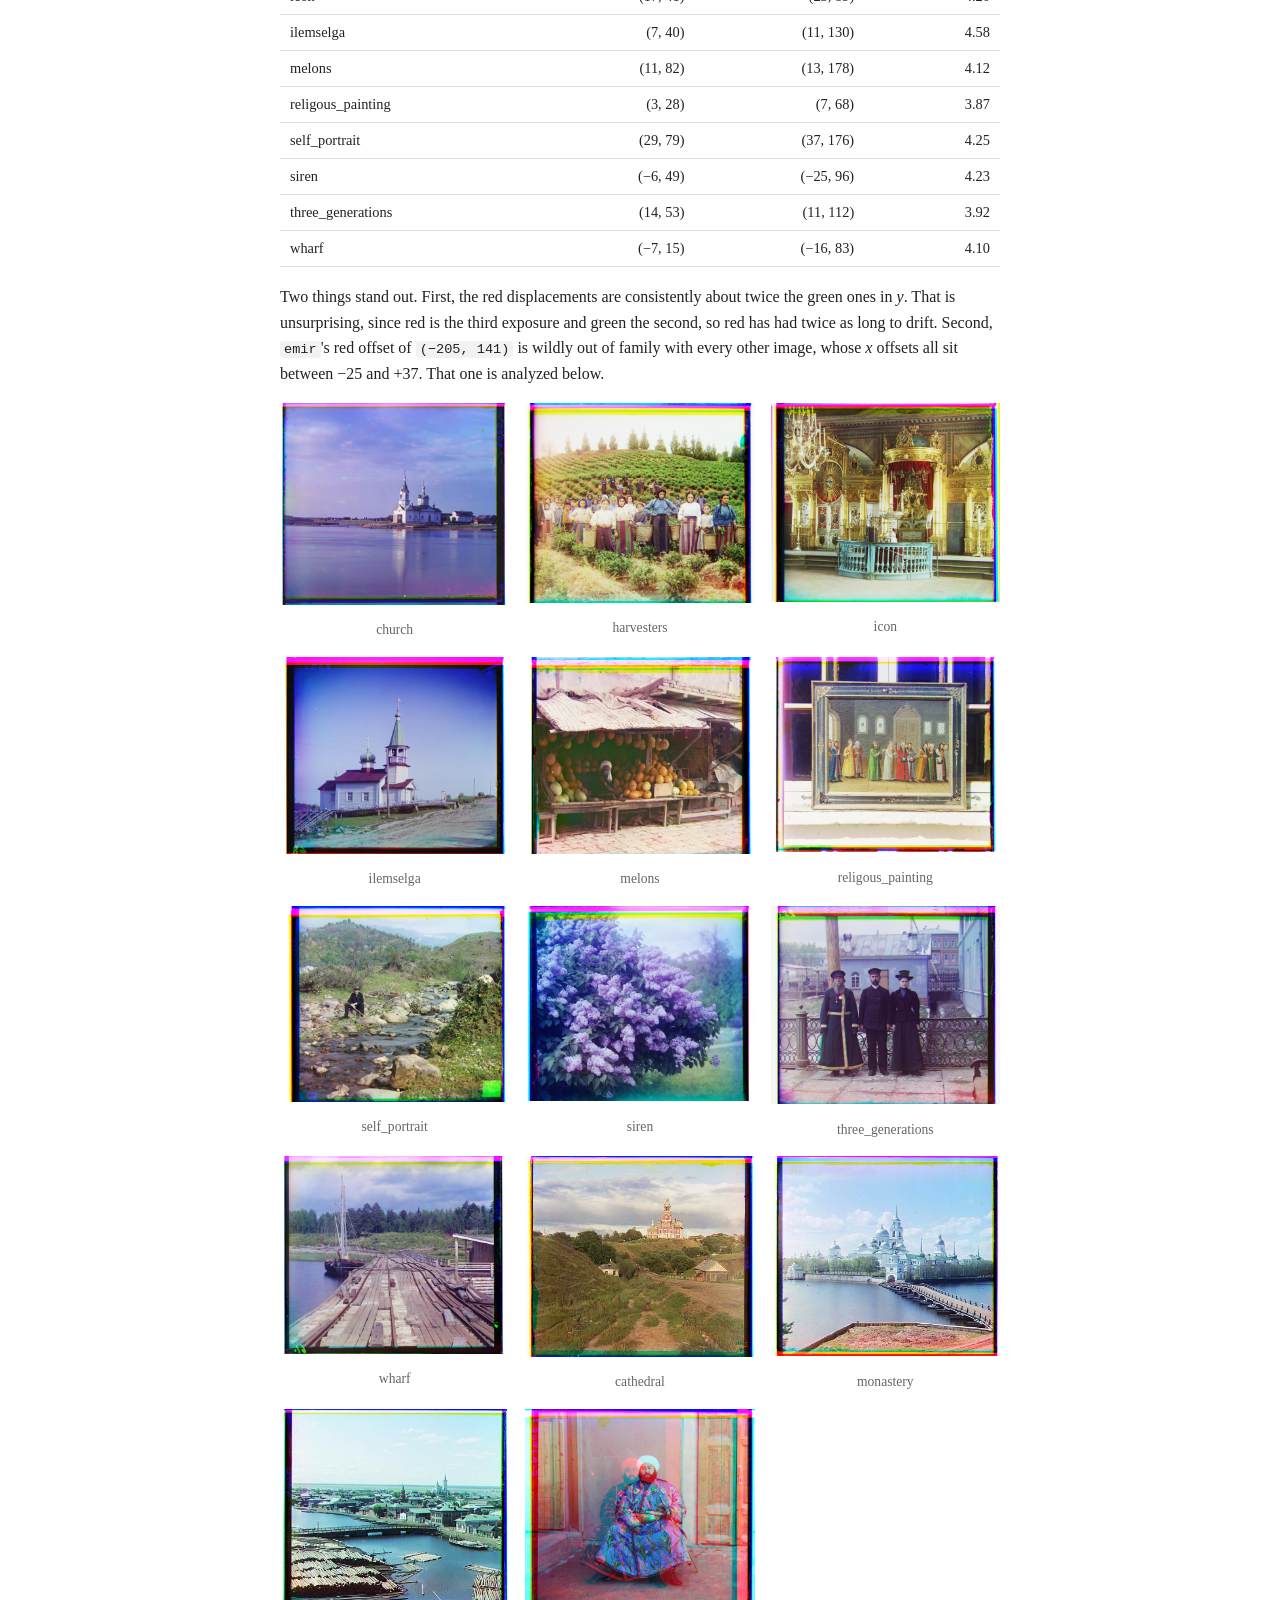
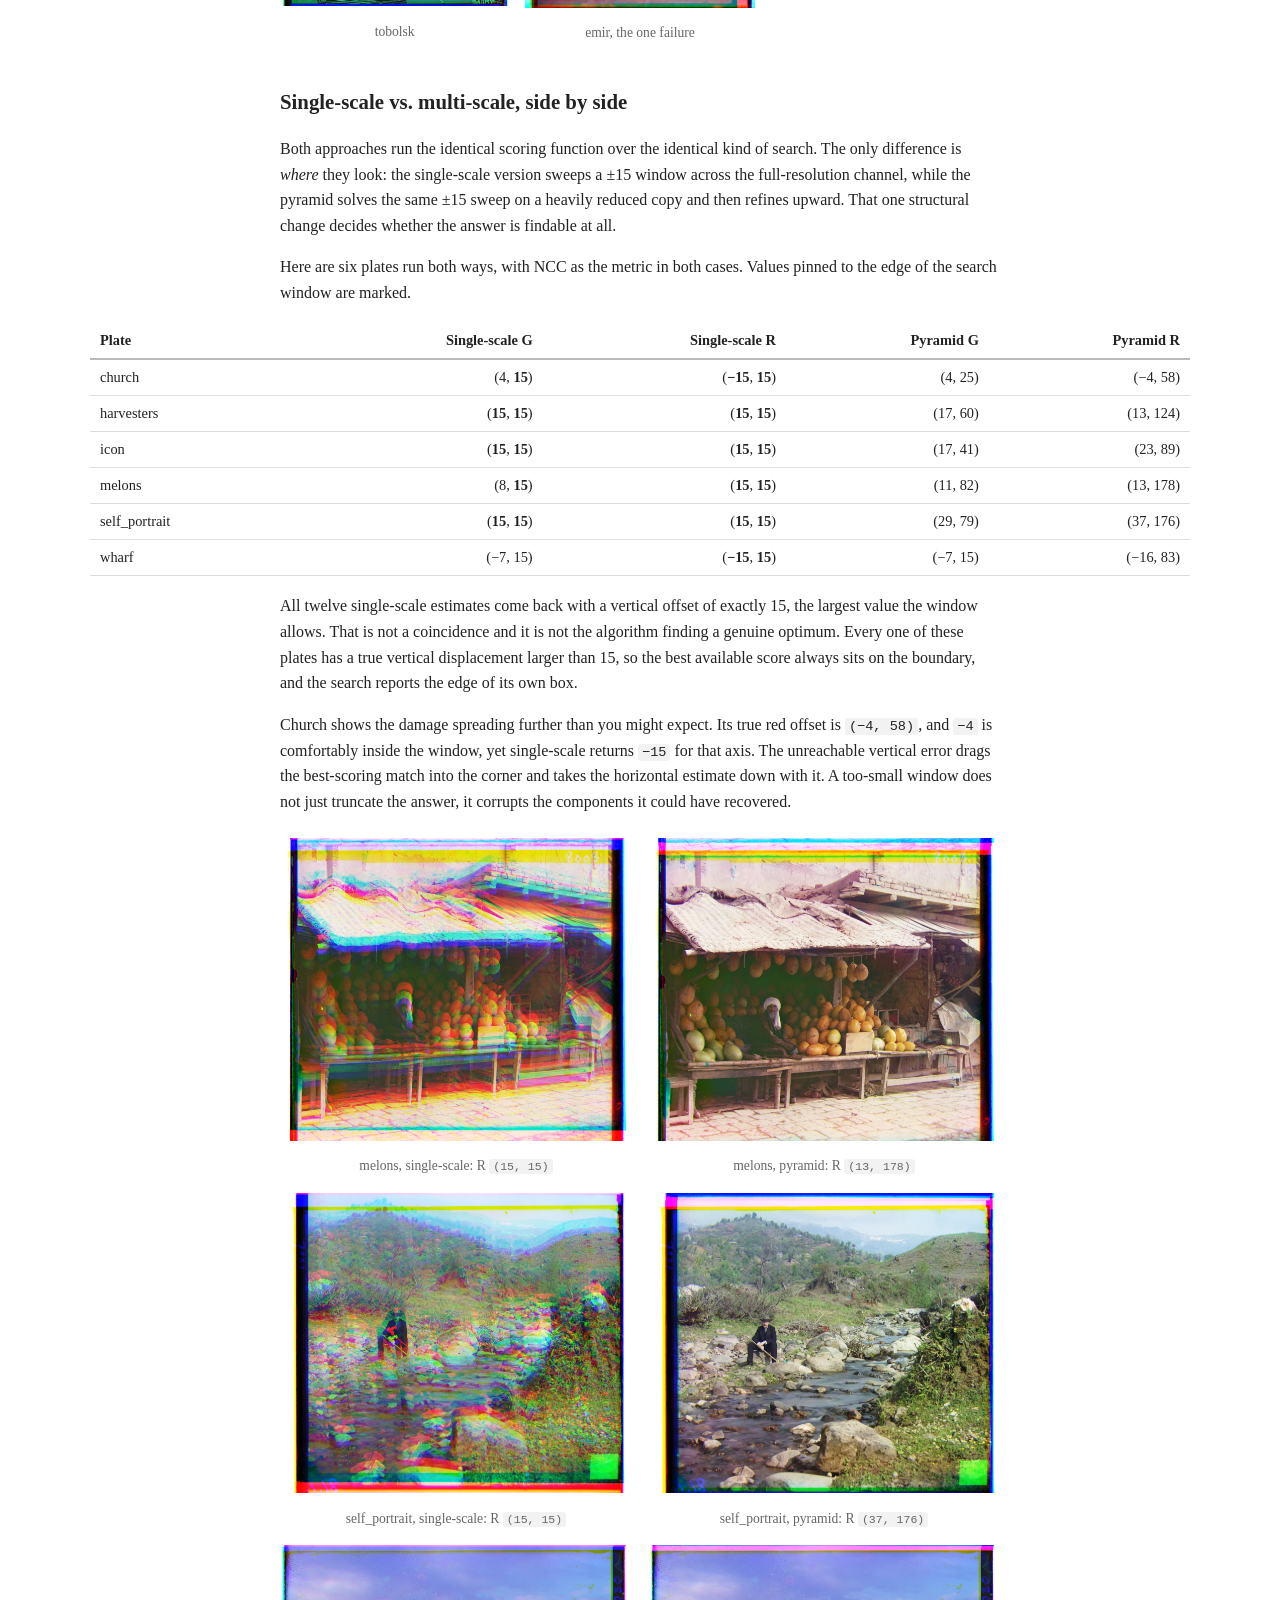
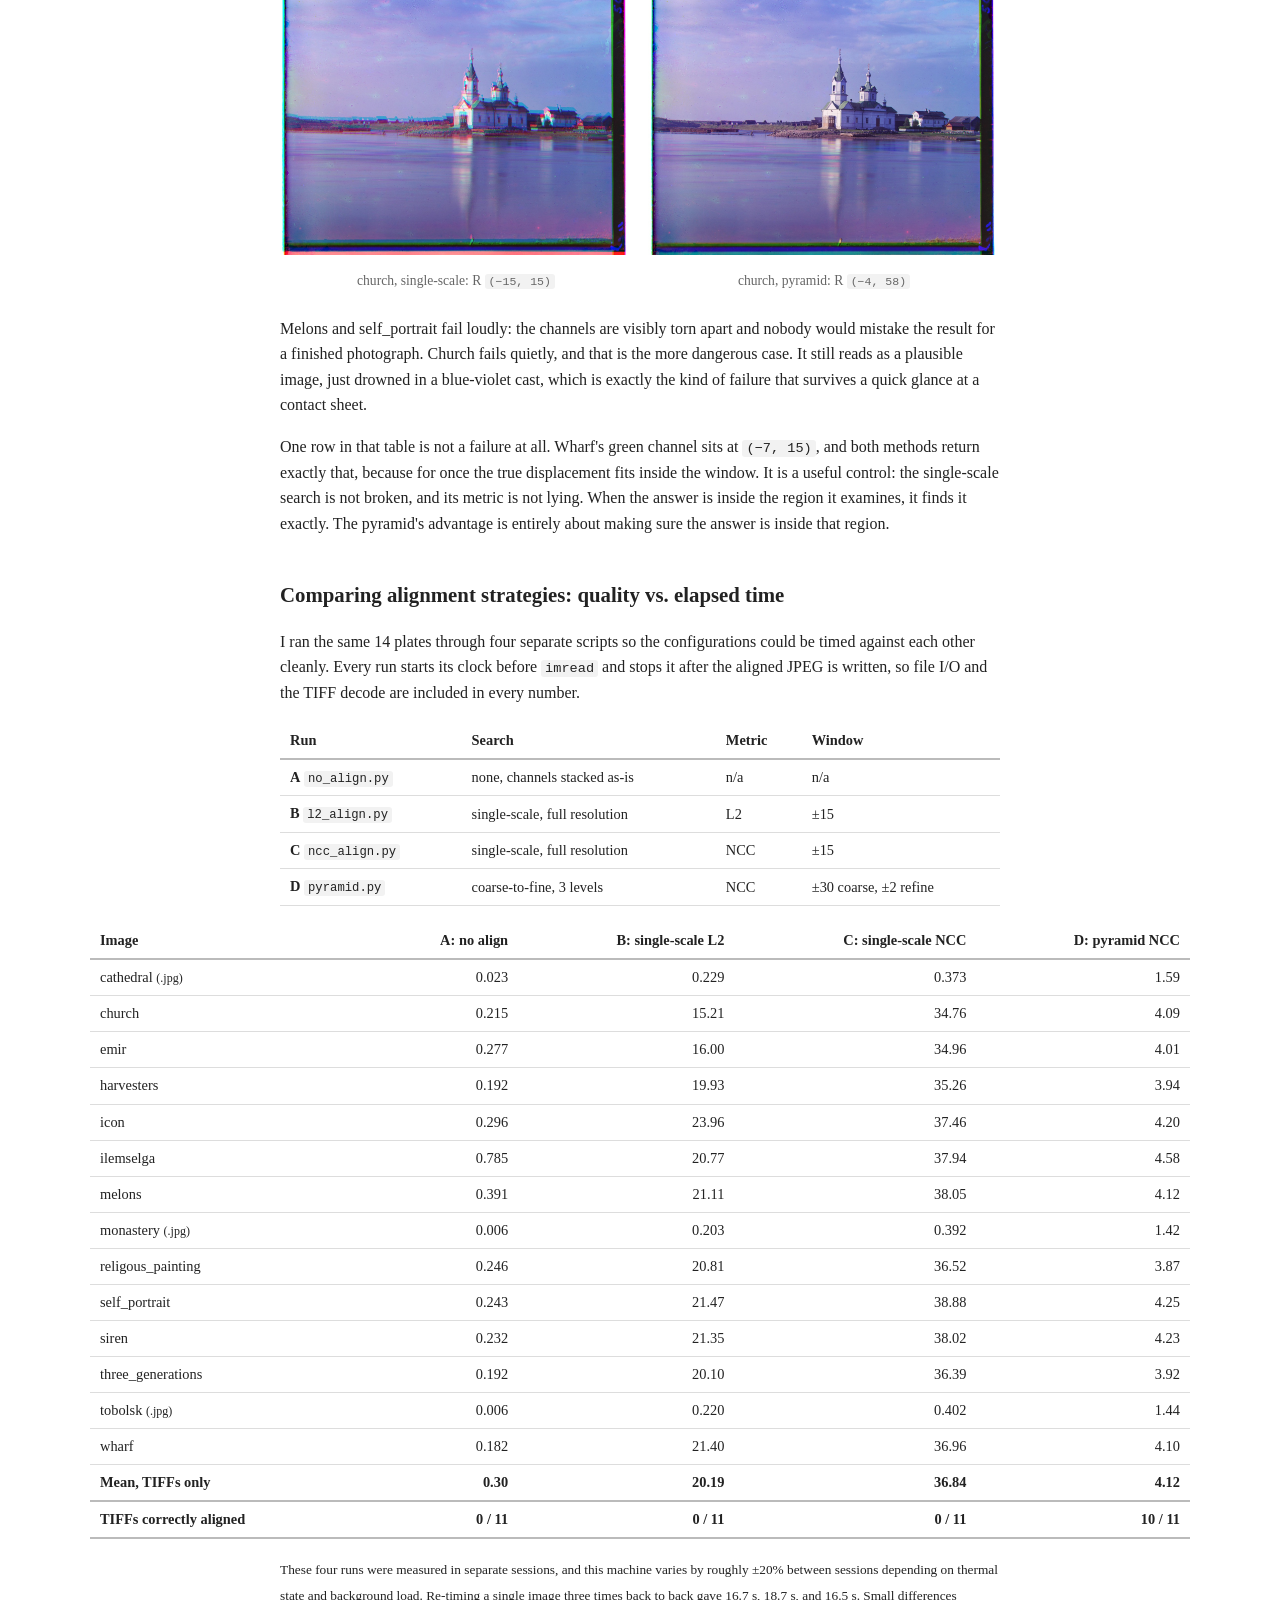
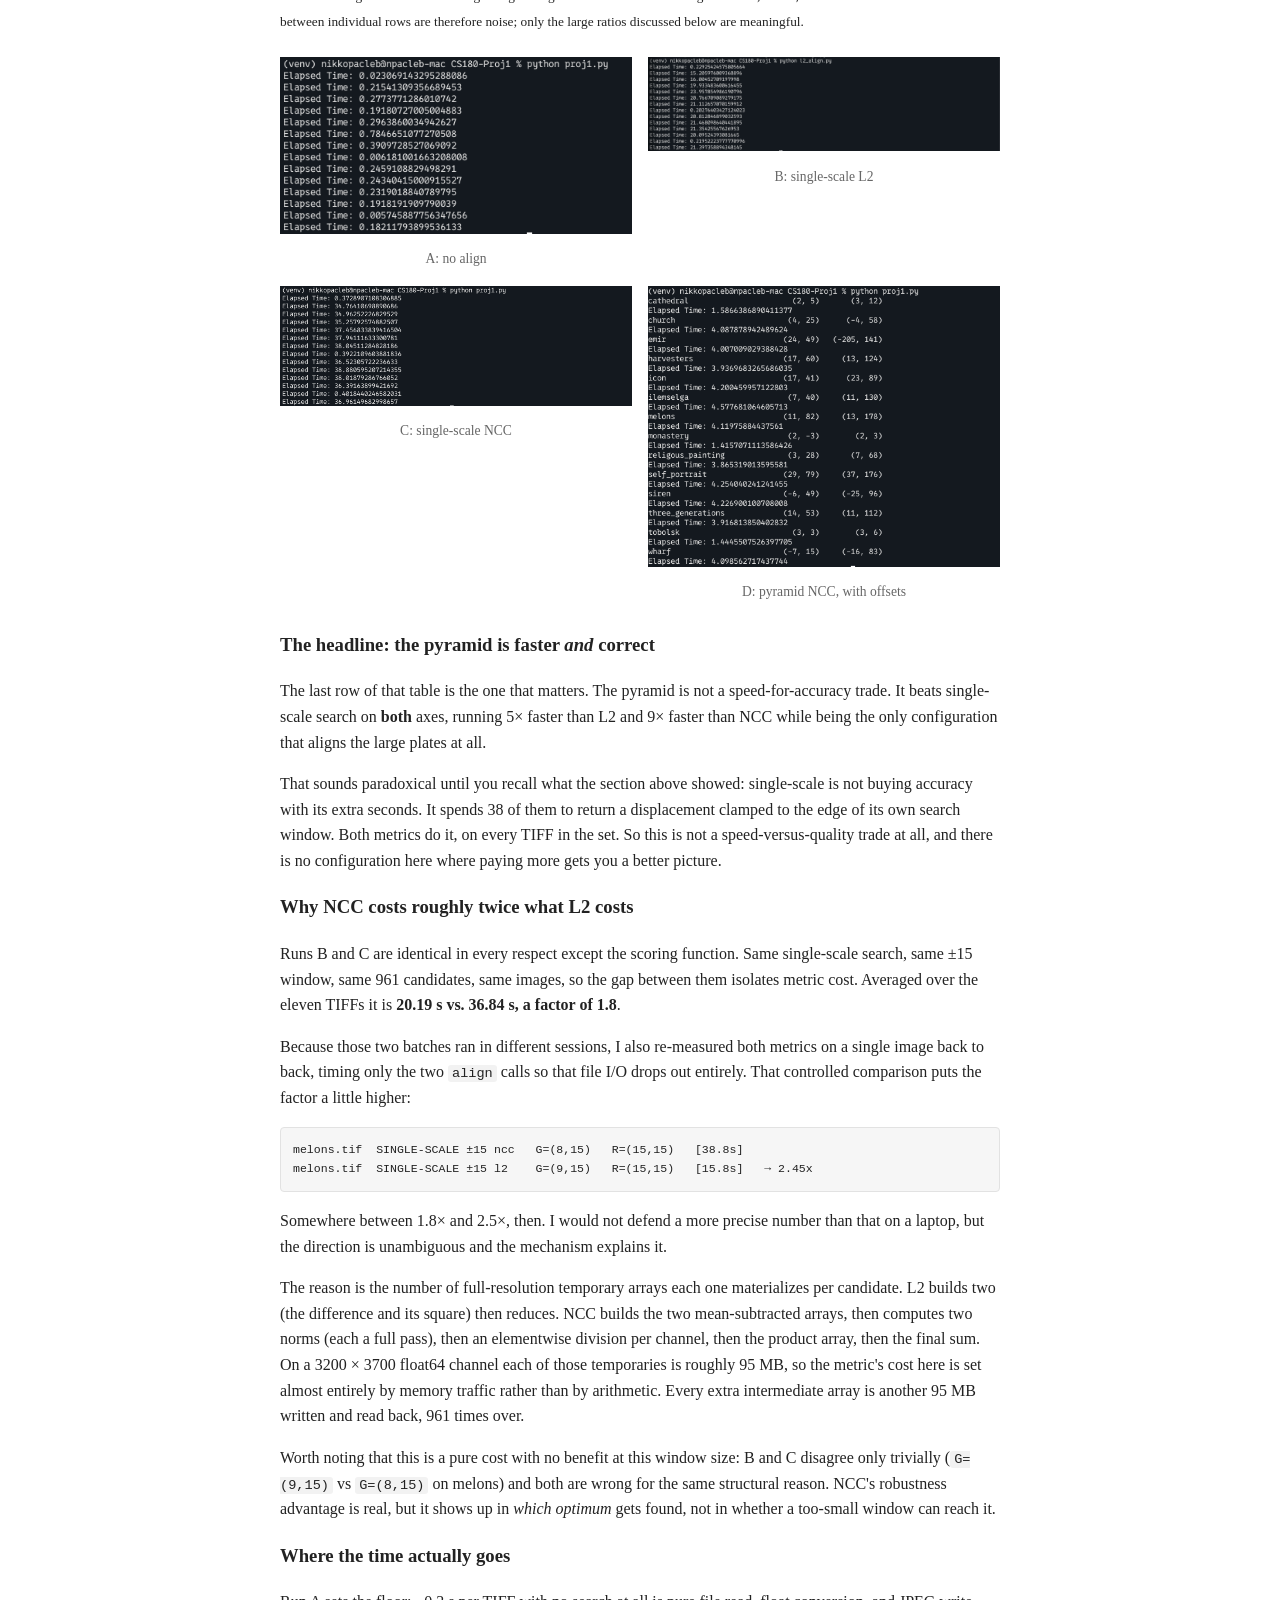
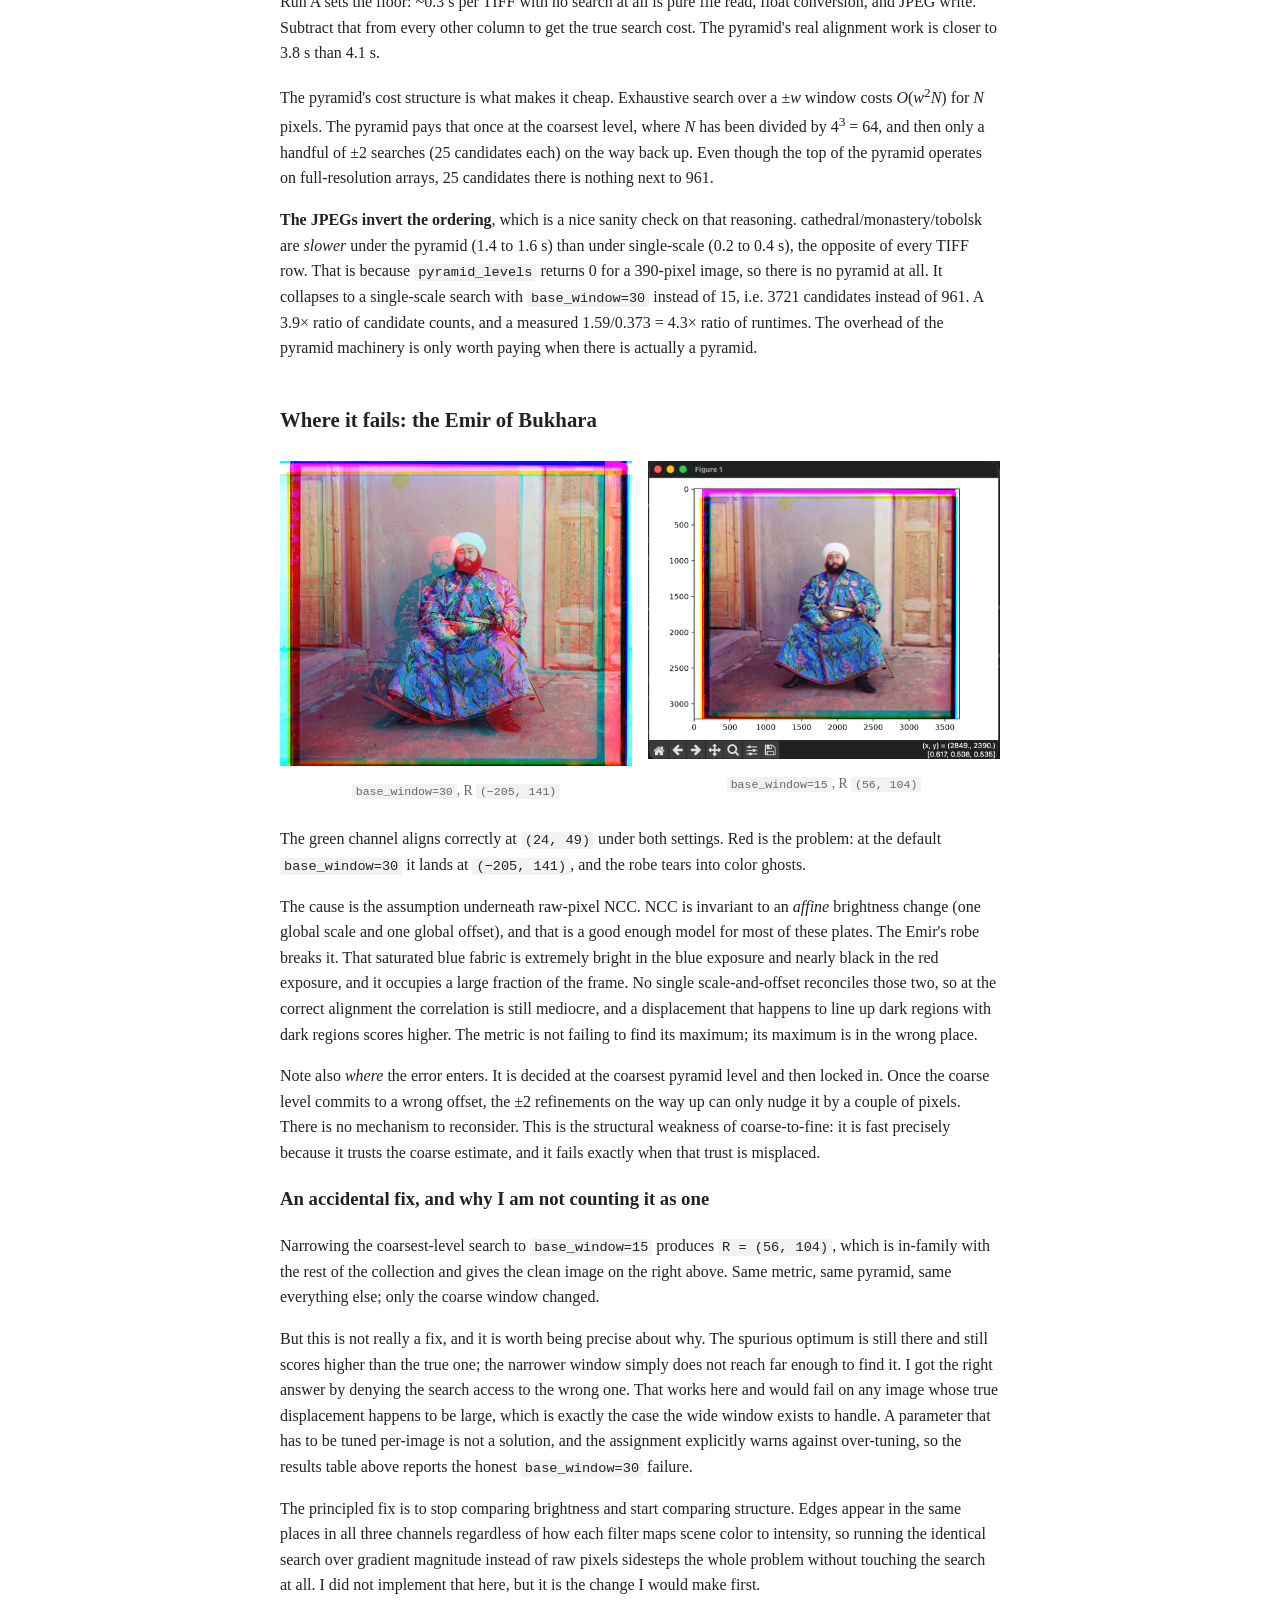
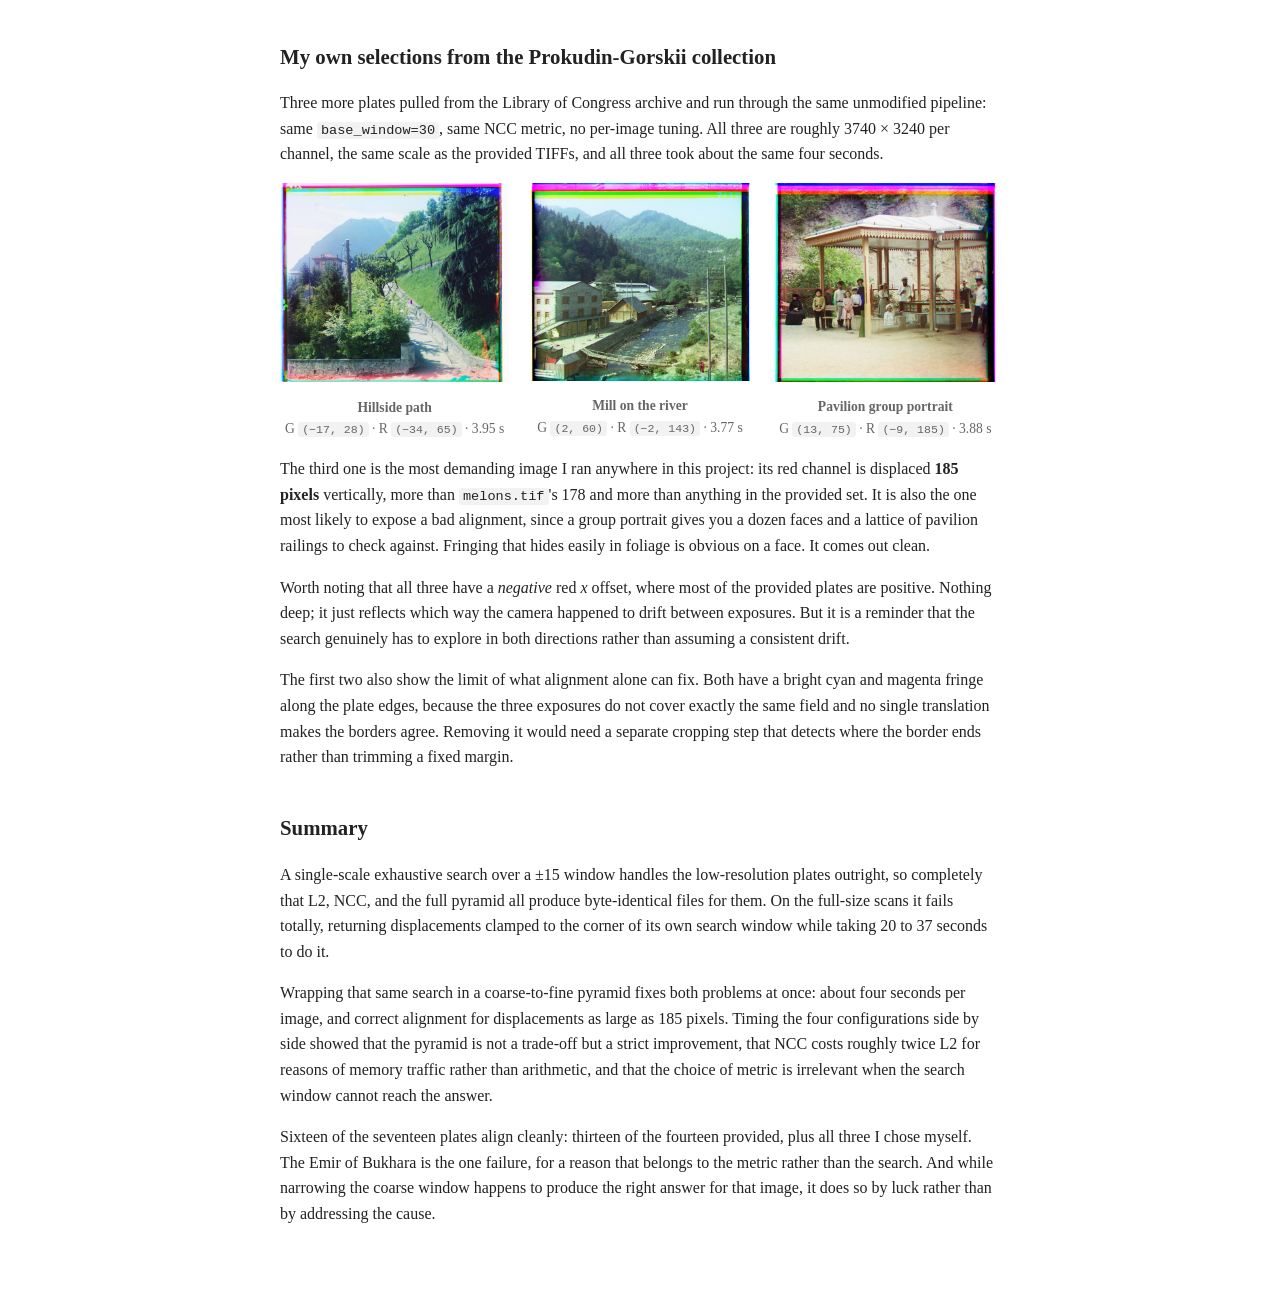
==== commit 6c1fd63a: "Add single-scale vs multi-scale comparison section Six plates run both ways with NCC. Every single-s" ====
--- a/1/index.html
+++ b/1/index.html
@@ -267,6 +267,101 @@
     </div>
 
     <!-- ===================== THE COMPARISON SECTION ===================== -->
+    <!-- ===================== SINGLE VS MULTI ===================== -->
+    <h2>Single-scale vs. multi-scale, side by side</h2>
+    <p>
+        Both approaches run the identical scoring function over the identical kind of search. The only
+        difference is <em>where</em> they look: the single-scale version sweeps a &plusmn;15 window
+        across the full-resolution channel, while the pyramid solves the same &plusmn;15 sweep on a
+        heavily reduced copy and then refines upward. That one structural change decides whether the
+        answer is findable at all.
+    </p>
+    <p>
+        Here are six plates run both ways, with NCC as the metric in both cases. Values pinned to the
+        edge of the search window are marked.
+    </p>
+
+    <table class="wide">
+        <thead>
+            <tr>
+                <th>Plate</th>
+                <th class="num">Single-scale G</th>
+                <th class="num">Single-scale R</th>
+                <th class="num">Pyramid G</th>
+                <th class="num">Pyramid R</th>
+            </tr>
+        </thead>
+        <tbody>
+            <tr><td>church</td><td class="num">(4, <strong>15</strong>)</td><td class="num">(<strong>&minus;15</strong>, <strong>15</strong>)</td><td class="num">(4, 25)</td><td class="num">(&minus;4, 58)</td></tr>
+            <tr><td>harvesters</td><td class="num">(<strong>15</strong>, <strong>15</strong>)</td><td class="num">(<strong>15</strong>, <strong>15</strong>)</td><td class="num">(17, 60)</td><td class="num">(13, 124)</td></tr>
+            <tr><td>icon</td><td class="num">(<strong>15</strong>, <strong>15</strong>)</td><td class="num">(<strong>15</strong>, <strong>15</strong>)</td><td class="num">(17, 41)</td><td class="num">(23, 89)</td></tr>
+            <tr><td>melons</td><td class="num">(8, <strong>15</strong>)</td><td class="num">(<strong>15</strong>, <strong>15</strong>)</td><td class="num">(11, 82)</td><td class="num">(13, 178)</td></tr>
+            <tr><td>self_portrait</td><td class="num">(<strong>15</strong>, <strong>15</strong>)</td><td class="num">(<strong>15</strong>, <strong>15</strong>)</td><td class="num">(29, 79)</td><td class="num">(37, 176)</td></tr>
+            <tr><td>wharf</td><td class="num">(&minus;7, 15)</td><td class="num">(<strong>&minus;15</strong>, <strong>15</strong>)</td><td class="num">(&minus;7, 15)</td><td class="num">(&minus;16, 83)</td></tr>
+        </tbody>
+    </table>
+
+    <p>
+        All twelve single-scale estimates come back with a vertical offset of exactly 15, the largest
+        value the window allows. That is not a coincidence and it is not the algorithm finding a genuine
+        optimum. Every one of these plates has a true vertical displacement larger than 15, so the best
+        available score always sits on the boundary, and the search reports the edge of its own box.
+    </p>
+    <p>
+        Church shows the damage spreading further than you might expect. Its true red offset is
+        <code>(&minus;4, 58)</code>, and <code>&minus;4</code> is comfortably inside the window, yet
+        single-scale returns <code>&minus;15</code> for that axis. The unreachable vertical error drags
+        the best-scoring match into the corner and takes the horizontal estimate down with it. A
+        too-small window does not just truncate the answer, it corrupts the components it could have
+        recovered.
+    </p>
+
+    <div class="photo-row">
+        <figure>
+            <img src="./media/melons_ncc_align.jpg" alt="Melons, single-scale">
+            <figcaption>melons, single-scale: R <code>(15, 15)</code></figcaption>
+        </figure>
+        <figure>
+            <img src="./media/melons_pyramid.jpg" alt="Melons, pyramid">
+            <figcaption>melons, pyramid: R <code>(13, 178)</code></figcaption>
+        </figure>
+    </div>
+    <div class="photo-row">
+        <figure>
+            <img src="./media/self_portrait_ncc_align.jpg" alt="Self portrait, single-scale">
+            <figcaption>self_portrait, single-scale: R <code>(15, 15)</code></figcaption>
+        </figure>
+        <figure>
+            <img src="./media/self_portrait_pyramid.jpg" alt="Self portrait, pyramid">
+            <figcaption>self_portrait, pyramid: R <code>(37, 176)</code></figcaption>
+        </figure>
+    </div>
+    <div class="photo-row">
+        <figure>
+            <img src="./media/church_ncc_align.jpg" alt="Church, single-scale">
+            <figcaption>church, single-scale: R <code>(&minus;15, 15)</code></figcaption>
+        </figure>
+        <figure>
+            <img src="./media/church_pyramid.jpg" alt="Church, pyramid">
+            <figcaption>church, pyramid: R <code>(&minus;4, 58)</code></figcaption>
+        </figure>
+    </div>
+
+    <p>
+        Melons and self_portrait fail loudly: the channels are visibly torn apart and nobody would
+        mistake the result for a finished photograph. Church fails quietly, and that is the more
+        dangerous case. It still reads as a plausible image, just drowned in a blue-violet cast, which
+        is exactly the kind of failure that survives a quick glance at a contact sheet.
+    </p>
+    <p>
+        One row in that table is not a failure at all. Wharf's green channel sits at
+        <code>(&minus;7, 15)</code>, and both methods return exactly that, because for once the true
+        displacement fits inside the window. It is a useful control: the single-scale search is not
+        broken, and its metric is not lying. When the answer is inside the region it examines, it finds
+        it exactly. The pyramid's advantage is entirely about making sure the answer is inside that
+        region.
+    </p>
+
     <h2>Comparing alignment strategies: quality vs. elapsed time</h2>
     <p>
         I ran the same 14 plates through four separate scripts so the configurations could be timed
@@ -373,31 +468,12 @@
         large plates at all.
     </p>
     <p>
-        That sounds paradoxical until you look at what single-scale actually returns. Here is the
-        &plusmn;15 search on <code>melons.tif</code>, whose true offsets are G <code>(11, 82)</code>
-        and R <code>(13, 178)</code>:
-    </p>
-<pre><code>melons.tif  SINGLE-SCALE ±15 ncc   G=(8,15)   R=(15,15)
-melons.tif  SINGLE-SCALE ±15 l2    G=(9,15)   R=(15,15)</code></pre>
-    <p>
-        Both metrics return <code>(15, 15)</code> for red, <em>pinned against the corner of the
-        search window in both axes</em>. The algorithm is not choosing that displacement because it
-        scores well; it is choosing it because it is the closest point to the true optimum that the
-        window permits. The correct answer is 163 pixels outside the region ever examined. Spending
-        38 seconds to confidently report a number that is clamped to the boundary is the worst possible
-        outcome, and it is what the naive approach does on every TIFF in the set.
-    </p>
-
-    <div class="photo-row">
-        <figure>
-            <img src="./media/melons_ncc_align.jpg" alt="Melons after single-scale NCC alignment">
-            <figcaption>C: single-scale NCC, 38.1 s, R clamped to <code>(15, 15)</code></figcaption>
-        </figure>
-        <figure>
-            <img src="./media/melons_pyramid.jpg" alt="Melons after pyramid alignment">
-            <figcaption>D: pyramid NCC, 4.1 s, R <code>(13, 178)</code></figcaption>
-        </figure>
-    </div>
+        That sounds paradoxical until you recall what the section above showed: single-scale is not
+        buying accuracy with its extra seconds. It spends 38 of them to return a displacement clamped
+        to the edge of its own search window. Both metrics do it, on every TIFF in the set. So this is
+        not a speed-versus-quality trade at all, and there is no configuration here where paying more
+        gets you a better picture.
+    </p>
 
     <h3>Why NCC costs roughly twice what L2 costs</h3>
     <p>
